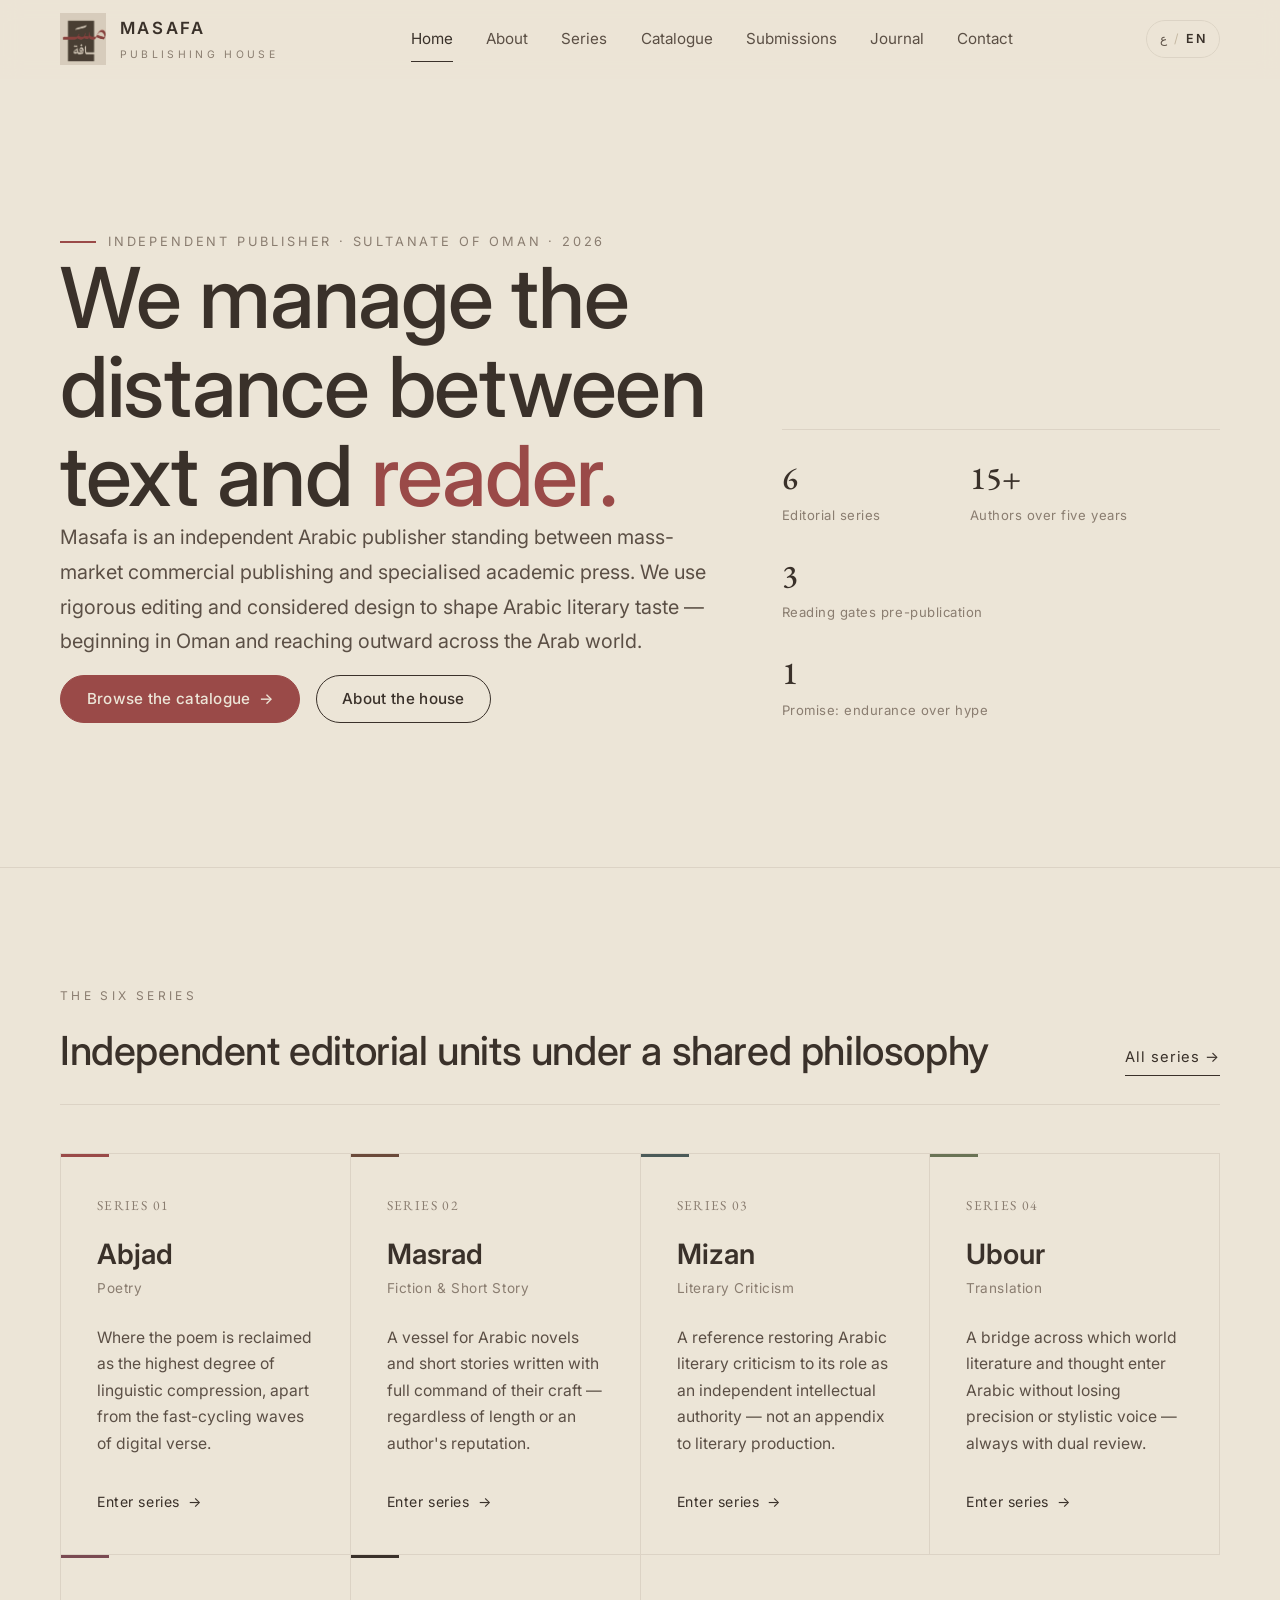
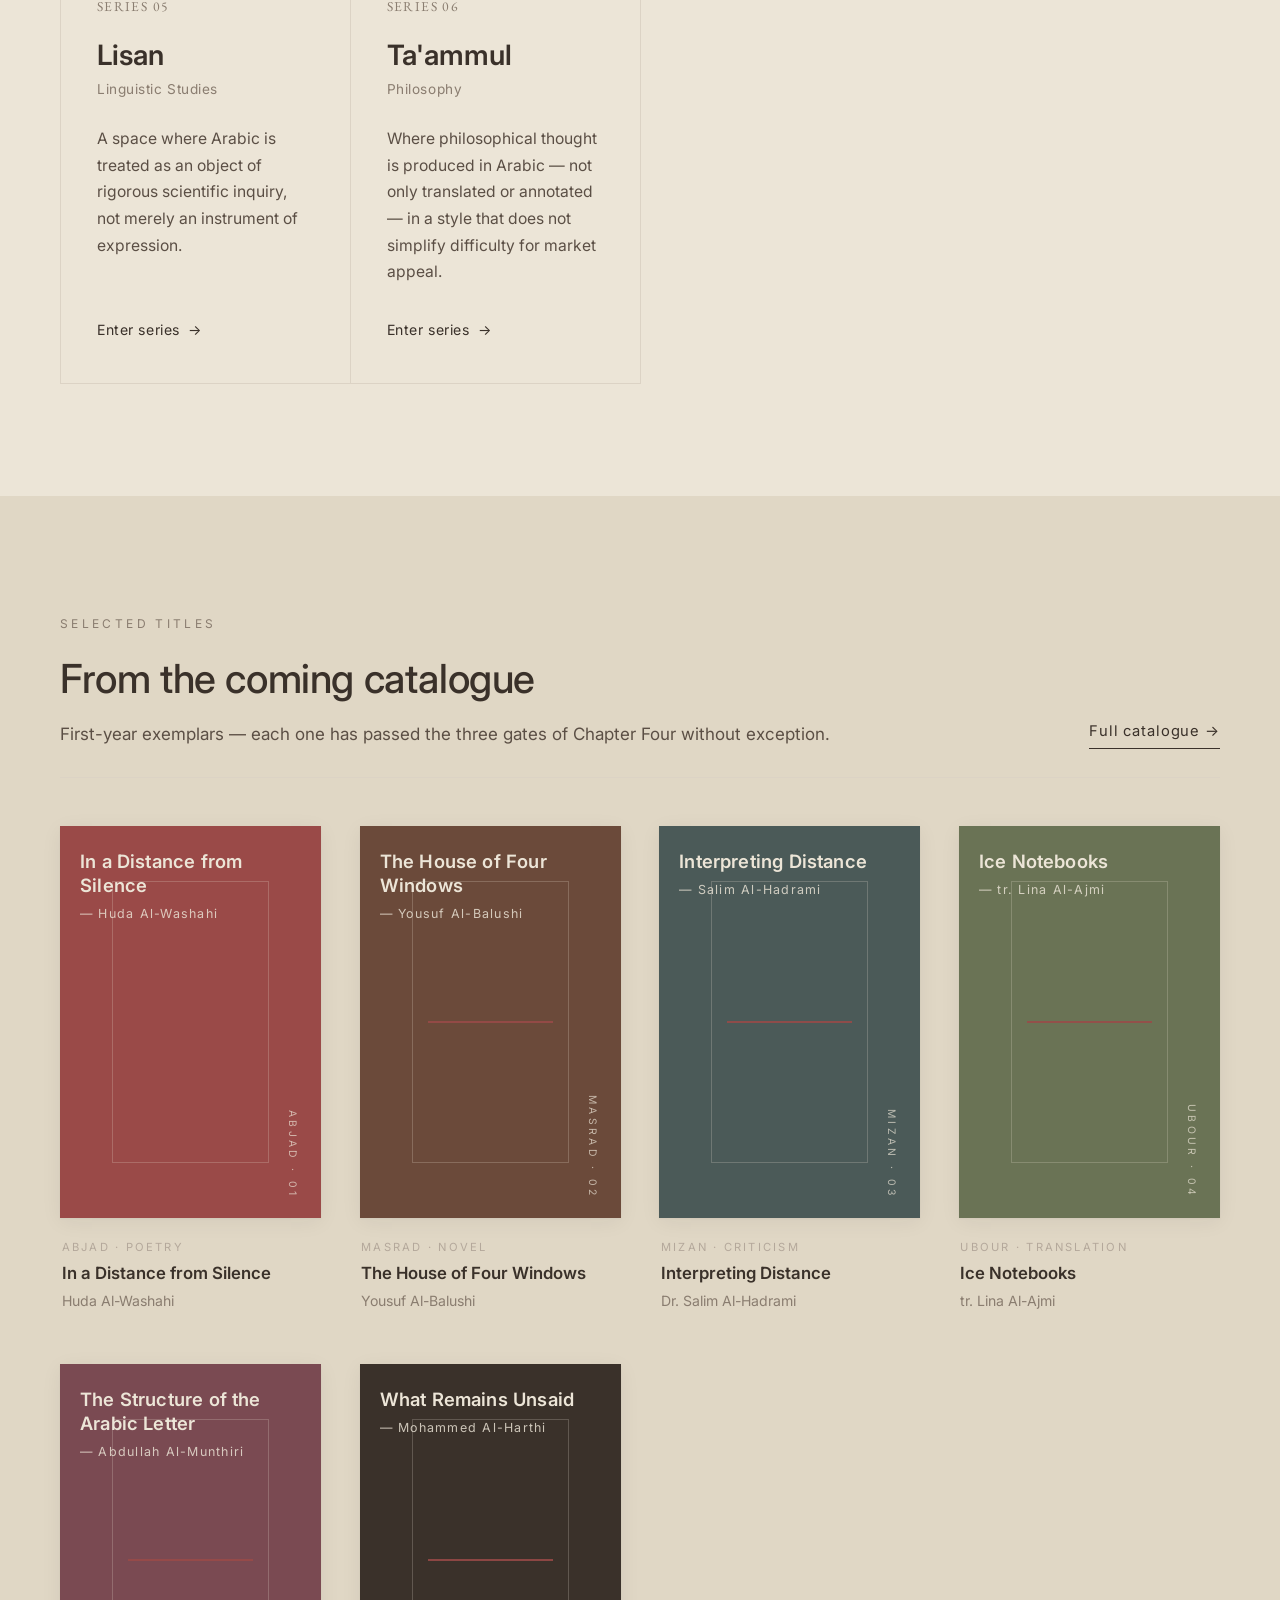
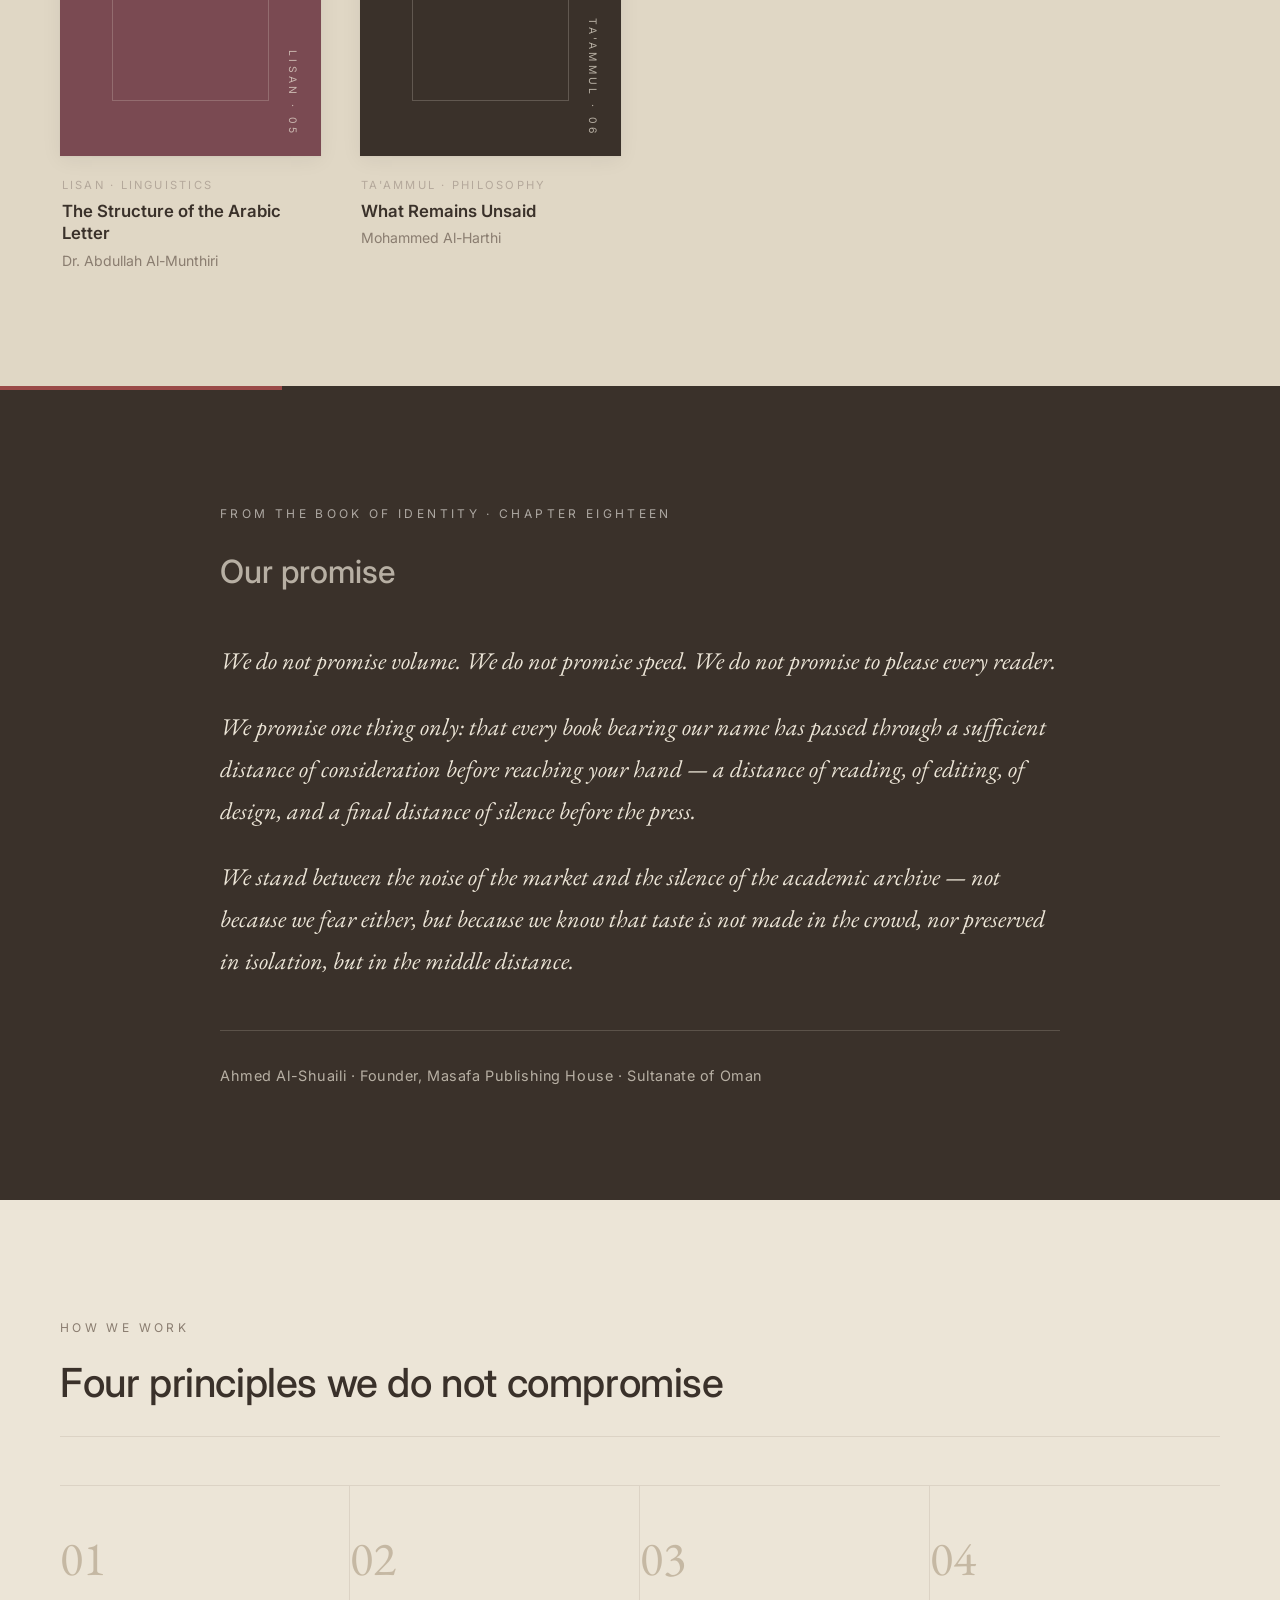
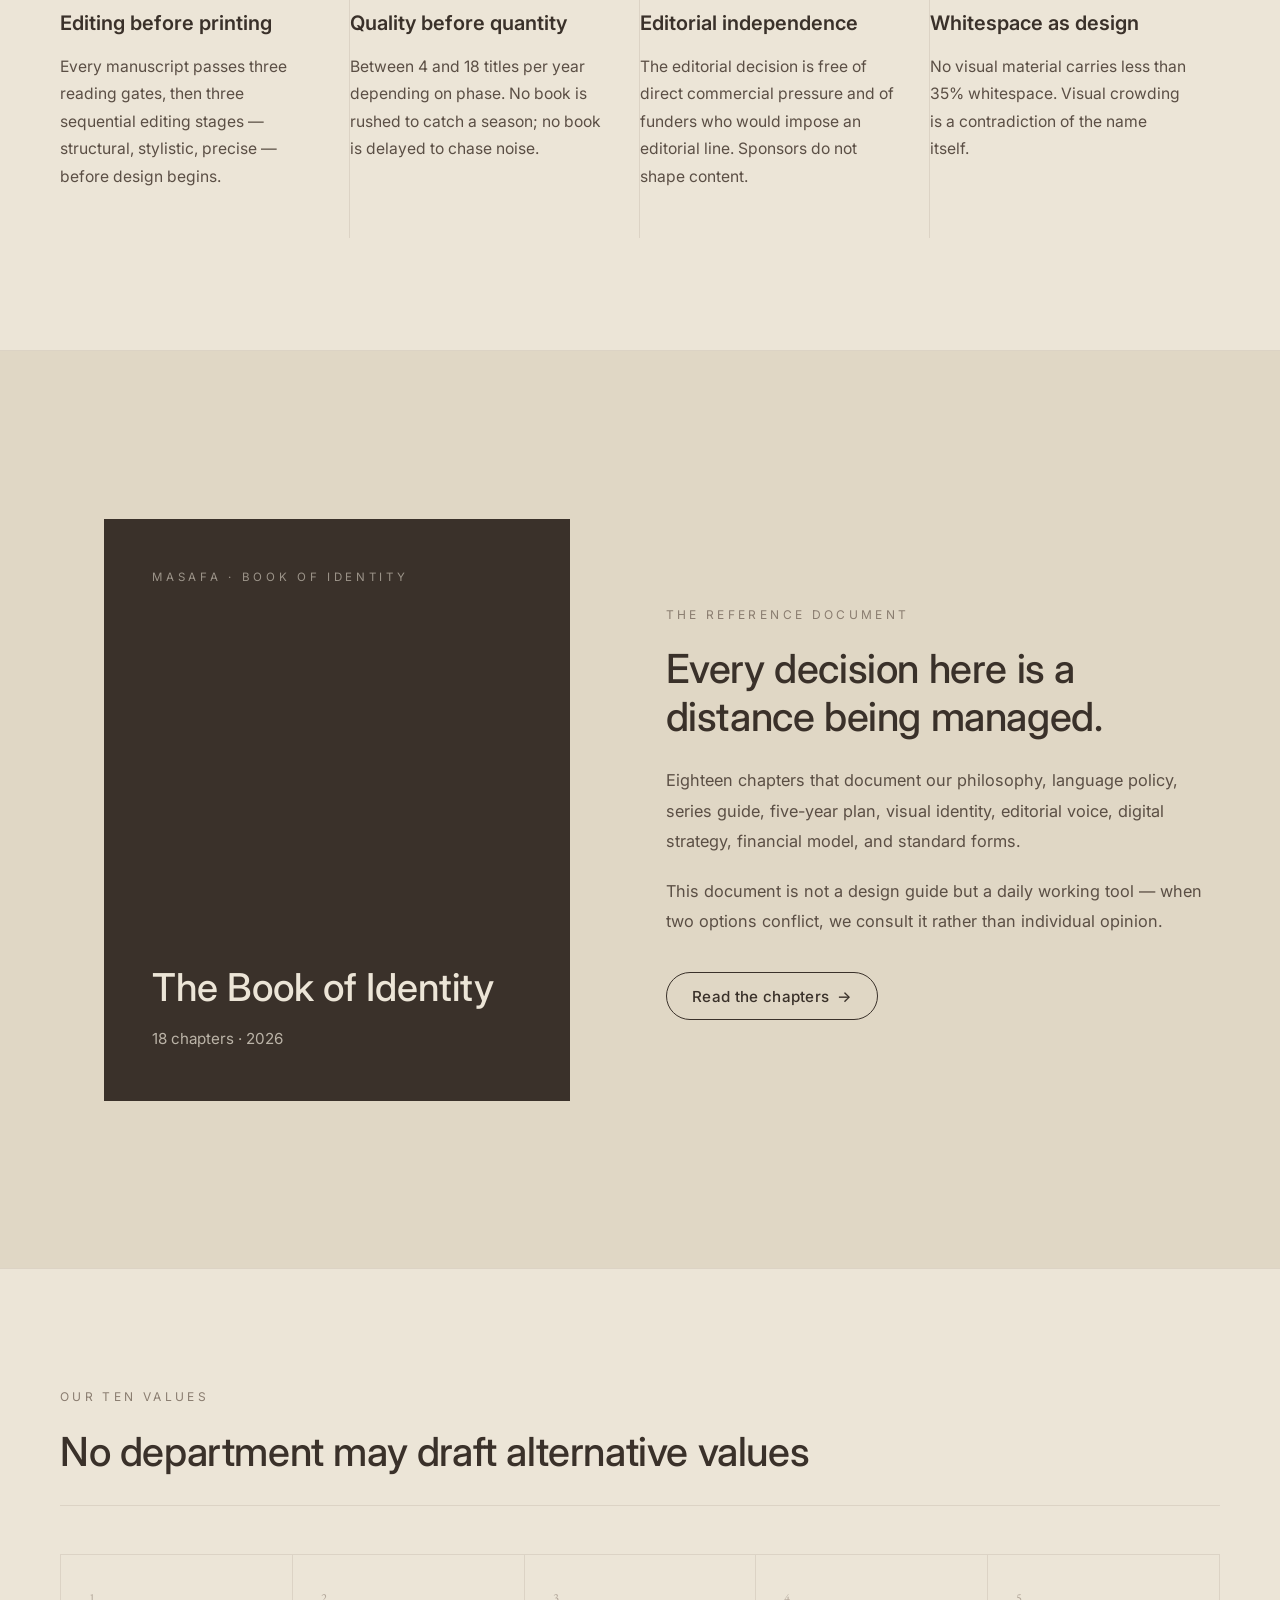
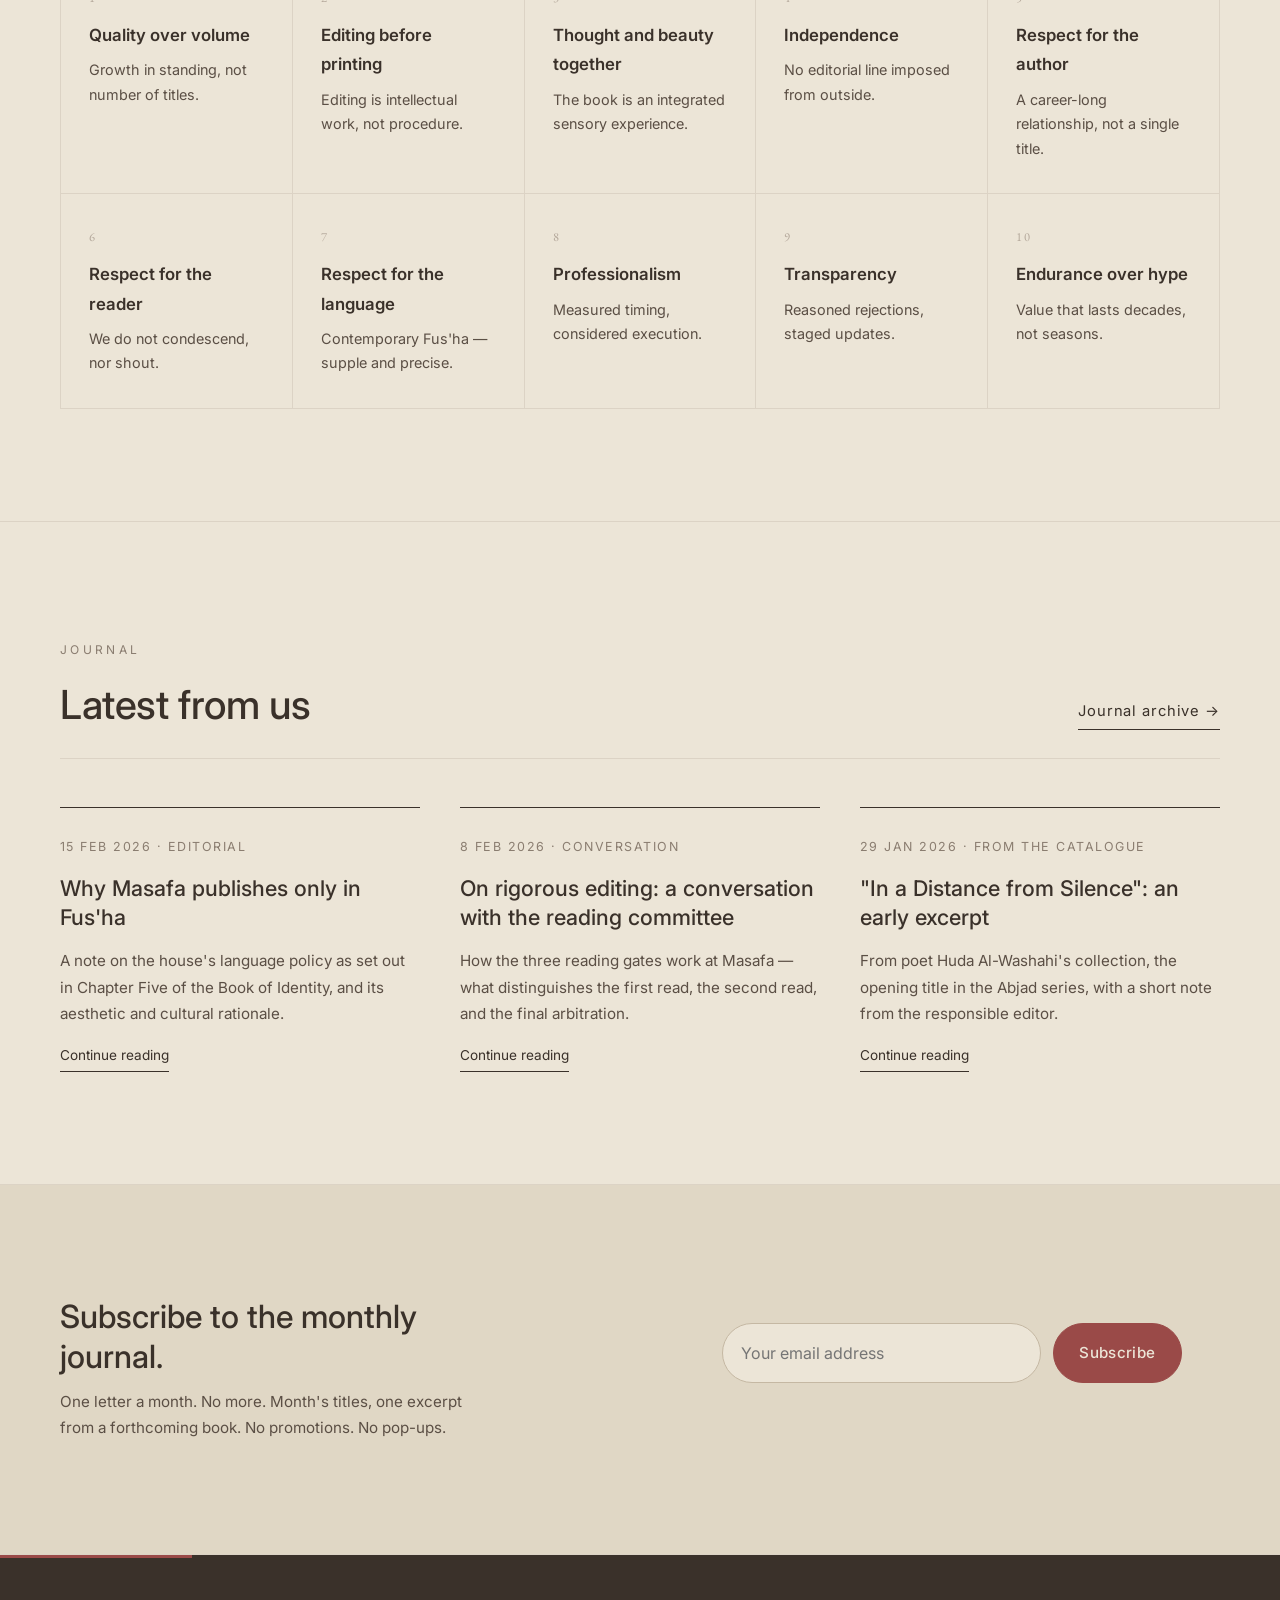
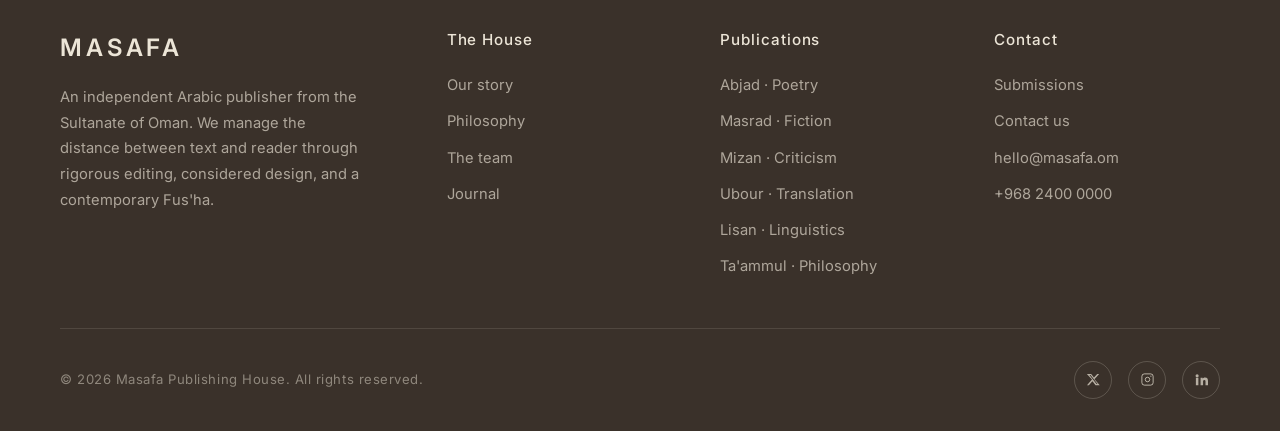
==== en/index.html @ e97853df "Add Masafa Publishing House bilingual static site Ship a 14-page static site (7 Arabic + 7 English) " ====
<!DOCTYPE html>
<html lang="en" dir="ltr">
<head>
<meta charset="UTF-8">
<meta name="viewport" content="width=device-width, initial-scale=1">
<title>Masafa Publishing House — The Distance Between Text and Reader</title>
<meta name="description" content="Masafa Publishing House — an independent Arabic publisher from the Sultanate of Oman, managing the distance between text and reader through rigorous editing and considered design.">
<link rel="icon" type="image/jpeg" href="../assets/logo-primary.jpg">
<link rel="stylesheet" href="../css/main.css">
</head>
<body>

<header class="site-header">
  <div class="container header-inner">
    <a href="index.html" class="brand" aria-label="Masafa Publishing House">
      <span class="brand-mark" aria-hidden="true"><img src="../assets/logo-primary.jpg" alt="Masafa"></span>
      <span>
        <span class="brand-name" style="letter-spacing: .16em;">MASAFA</span>
        <span class="brand-name-en">PUBLISHING HOUSE</span>
      </span>
    </a>

    <nav class="primary-nav">
      <a href="index.html" data-nav="index">Home</a>
      <a href="about.html" data-nav="about">About</a>
      <a href="series.html" data-nav="series">Series</a>
      <a href="catalogue.html" data-nav="catalogue">Catalogue</a>
      <a href="submissions.html" data-nav="submissions">Submissions</a>
      <a href="journal.html" data-nav="journal">Journal</a>
      <a href="contact.html" data-nav="contact">Contact</a>
    </nav>

    <div class="header-utils">
      <a href="../index.html" class="lang-toggle" aria-label="التبديل إلى العربية">
        <span>ع</span>
        <span class="sep">/</span>
        <span class="active">EN</span>
      </a>
      <button class="nav-toggle" aria-label="Open menu" aria-expanded="false"><span class="nav-toggle-bars"></span></button>
    </div>
  </div>
</header>

<section class="hero">
  <div class="container hero-inner">
    <div>
      <span class="hero-eyebrow">Independent Publisher · Sultanate of Oman · 2026</span>
      <h1 class="hero-title">We manage the distance between text and <em>reader.</em></h1>
      <p class="hero-lede" data-reveal>
        Masafa is an independent Arabic publisher standing between mass-market commercial publishing and specialised academic press. We use rigorous editing and considered design to shape Arabic literary taste — beginning in Oman and reaching outward across the Arab world.
      </p>
      <div class="hero-actions">
        <a href="catalogue.html" class="btn btn-primary">Browse the catalogue <span class="arrow">→</span></a>
        <a href="about.html" class="btn btn-ghost">About the house</a>
      </div>
    </div>
    <div class="hero-meta" data-reveal>
      <div class="hero-meta-item"><span class="num">6</span><span class="label">Editorial series</span></div>
      <div class="hero-meta-item"><span class="num">15+</span><span class="label">Authors over five years</span></div>
      <div class="hero-meta-item"><span class="num">3</span><span class="label">Reading gates pre-publication</span></div>
      <div class="hero-meta-item"><span class="num">1</span><span class="label">Promise: endurance over hype</span></div>
    </div>
  </div>
</section>

<section id="series">
  <div class="container">
    <header class="section-head" data-reveal>
      <div>
        <span class="eyebrow">The Six Series</span>
        <h2 class="section-title">Independent editorial units under a shared philosophy</h2>
      </div>
      <a href="series.html" class="btn-link">All series →</a>
    </header>

    <div class="series-grid">
      <a href="series.html#abjad" class="series-card" data-series="abjad" data-reveal>
        <span class="series-card-num">SERIES 01</span>
        <h3 class="series-card-title">Abjad</h3>
        <span class="series-card-kind">Poetry</span>
        <p class="series-card-desc">Where the poem is reclaimed as the highest degree of linguistic compression, apart from the fast-cycling waves of digital verse.</p>
        <span class="series-card-cta">Enter series <span class="arrow">→</span></span>
      </a>
      <a href="series.html#masrad" class="series-card" data-series="masrad" data-reveal>
        <span class="series-card-num">SERIES 02</span>
        <h3 class="series-card-title">Masrad</h3>
        <span class="series-card-kind">Fiction &amp; Short Story</span>
        <p class="series-card-desc">A vessel for Arabic novels and short stories written with full command of their craft — regardless of length or an author's reputation.</p>
        <span class="series-card-cta">Enter series <span class="arrow">→</span></span>
      </a>
      <a href="series.html#mizan" class="series-card" data-series="mizan" data-reveal>
        <span class="series-card-num">SERIES 03</span>
        <h3 class="series-card-title">Mizan</h3>
        <span class="series-card-kind">Literary Criticism</span>
        <p class="series-card-desc">A reference restoring Arabic literary criticism to its role as an independent intellectual authority — not an appendix to literary production.</p>
        <span class="series-card-cta">Enter series <span class="arrow">→</span></span>
      </a>
      <a href="series.html#ubour" class="series-card" data-series="ubour" data-reveal>
        <span class="series-card-num">SERIES 04</span>
        <h3 class="series-card-title">Ubour</h3>
        <span class="series-card-kind">Translation</span>
        <p class="series-card-desc">A bridge across which world literature and thought enter Arabic without losing precision or stylistic voice — always with dual review.</p>
        <span class="series-card-cta">Enter series <span class="arrow">→</span></span>
      </a>
      <a href="series.html#lisan" class="series-card" data-series="lisan" data-reveal>
        <span class="series-card-num">SERIES 05</span>
        <h3 class="series-card-title">Lisan</h3>
        <span class="series-card-kind">Linguistic Studies</span>
        <p class="series-card-desc">A space where Arabic is treated as an object of rigorous scientific inquiry, not merely an instrument of expression.</p>
        <span class="series-card-cta">Enter series <span class="arrow">→</span></span>
      </a>
      <a href="series.html#taammul" class="series-card" data-series="taammul" data-reveal>
        <span class="series-card-num">SERIES 06</span>
        <h3 class="series-card-title">Ta'ammul</h3>
        <span class="series-card-kind">Philosophy</span>
        <p class="series-card-desc">Where philosophical thought is produced in Arabic — not only translated or annotated — in a style that does not simplify difficulty for market appeal.</p>
        <span class="series-card-cta">Enter series <span class="arrow">→</span></span>
      </a>
    </div>
  </div>
</section>

<section style="background: var(--surface-alt);">
  <div class="container">
    <header class="section-head" data-reveal>
      <div>
        <span class="eyebrow">Selected Titles</span>
        <h2 class="section-title">From the coming catalogue</h2>
        <p class="section-lede">First-year exemplars — each one has passed the three gates of Chapter Four without exception.</p>
      </div>
      <a href="catalogue.html" class="btn-link">Full catalogue →</a>
    </header>

    <div class="book-grid" data-reveal>
      <article class="book" data-series="abjad">
        <div class="book-cover"><div class="book-cover-inner"><div><h3 class="book-cover-title">In a Distance from Silence</h3><span class="book-cover-author">— Huda Al-Washahi</span></div><span class="book-cover-series">ABJAD · 01</span></div></div>
        <div class="book-meta"><span class="book-series-tag">Abjad · Poetry</span><h3 class="book-title">In a Distance from Silence</h3><span class="book-author">Huda Al-Washahi</span></div>
      </article>
      <article class="book" data-series="masrad">
        <div class="book-cover"><div class="book-cover-inner"><div><h3 class="book-cover-title">The House of Four Windows</h3><span class="book-cover-author">— Yousuf Al-Balushi</span></div><span class="book-cover-series">MASRAD · 02</span></div></div>
        <div class="book-meta"><span class="book-series-tag">Masrad · Novel</span><h3 class="book-title">The House of Four Windows</h3><span class="book-author">Yousuf Al-Balushi</span></div>
      </article>
      <article class="book" data-series="mizan">
        <div class="book-cover"><div class="book-cover-inner"><div><h3 class="book-cover-title">Interpreting Distance</h3><span class="book-cover-author">— Salim Al-Hadrami</span></div><span class="book-cover-series">MIZAN · 03</span></div></div>
        <div class="book-meta"><span class="book-series-tag">Mizan · Criticism</span><h3 class="book-title">Interpreting Distance</h3><span class="book-author">Dr. Salim Al-Hadrami</span></div>
      </article>
      <article class="book" data-series="ubour">
        <div class="book-cover"><div class="book-cover-inner"><div><h3 class="book-cover-title">Ice Notebooks</h3><span class="book-cover-author">— tr. Lina Al-Ajmi</span></div><span class="book-cover-series">UBOUR · 04</span></div></div>
        <div class="book-meta"><span class="book-series-tag">Ubour · Translation</span><h3 class="book-title">Ice Notebooks</h3><span class="book-author">tr. Lina Al-Ajmi</span></div>
      </article>
      <article class="book" data-series="lisan">
        <div class="book-cover"><div class="book-cover-inner"><div><h3 class="book-cover-title">The Structure of the Arabic Letter</h3><span class="book-cover-author">— Abdullah Al-Munthiri</span></div><span class="book-cover-series">LISAN · 05</span></div></div>
        <div class="book-meta"><span class="book-series-tag">Lisan · Linguistics</span><h3 class="book-title">The Structure of the Arabic Letter</h3><span class="book-author">Dr. Abdullah Al-Munthiri</span></div>
      </article>
      <article class="book" data-series="taammul">
        <div class="book-cover"><div class="book-cover-inner"><div><h3 class="book-cover-title">What Remains Unsaid</h3><span class="book-cover-author">— Mohammed Al-Harthi</span></div><span class="book-cover-series">TA'AMMUL · 06</span></div></div>
        <div class="book-meta"><span class="book-series-tag">Ta'ammul · Philosophy</span><h3 class="book-title">What Remains Unsaid</h3><span class="book-author">Mohammed Al-Harthi</span></div>
      </article>
    </div>
  </div>
</section>

<section class="manifesto">
  <div class="container" data-reveal>
    <span class="eyebrow" style="color: rgba(250, 247, 241, .6);">From the Book of Identity · Chapter Eighteen</span>
    <h2 class="manifesto-title">Our promise</h2>
    <div class="manifesto-body">
      <p>We do not promise volume. We do not promise speed. We do not promise to please every reader.</p>
      <p>We promise one thing only: that every book bearing our name has passed through a sufficient distance of consideration before reaching your hand — a distance of reading, of editing, of design, and a final distance of silence before the press.</p>
      <p>We stand between the noise of the market and the silence of the academic archive — not because we fear either, but because we know that taste is not made in the crowd, nor preserved in isolation, but in the middle distance.</p>
    </div>
    <div class="manifesto-sig">Ahmed Al-Shuaili · Founder, Masafa Publishing House · Sultanate of Oman</div>
  </div>
</section>

<section>
  <div class="container">
    <header class="section-head" data-reveal>
      <div>
        <span class="eyebrow">How We Work</span>
        <h2 class="section-title">Four principles we do not compromise</h2>
      </div>
    </header>

    <div class="pillars">
      <div class="pillar" data-reveal>
        <div class="pillar-num">01</div>
        <h3 class="pillar-title">Editing before printing</h3>
        <p class="pillar-body">Every manuscript passes three reading gates, then three sequential editing stages — structural, stylistic, precise — before design begins.</p>
      </div>
      <div class="pillar" data-reveal>
        <div class="pillar-num">02</div>
        <h3 class="pillar-title">Quality before quantity</h3>
        <p class="pillar-body">Between 4 and 18 titles per year depending on phase. No book is rushed to catch a season; no book is delayed to chase noise.</p>
      </div>
      <div class="pillar" data-reveal>
        <div class="pillar-num">03</div>
        <h3 class="pillar-title">Editorial independence</h3>
        <p class="pillar-body">The editorial decision is free of direct commercial pressure and of funders who would impose an editorial line. Sponsors do not shape content.</p>
      </div>
      <div class="pillar" data-reveal>
        <div class="pillar-num">04</div>
        <h3 class="pillar-title">Whitespace as design</h3>
        <p class="pillar-body">No visual material carries less than 35% whitespace. Visual crowding is a contradiction of the name itself.</p>
      </div>
    </div>
  </div>
</section>

<section style="background: var(--surface-alt); border-block: 1px solid var(--line);">
  <div class="container">
    <div class="feature-split" data-reveal>
      <div class="feature-split-media">
        <div class="plate">
          <span class="plate-mark">MASAFA · BOOK OF IDENTITY</span>
          <div>
            <h3 class="plate-title">The Book of Identity</h3>
            <p style="opacity:.72; margin-top:1rem; font-size:.95rem;">18 chapters · 2026</p>
          </div>
        </div>
      </div>
      <div class="feature-split-body">
        <span class="eyebrow">The Reference Document</span>
        <h2>Every decision here is a distance being managed.</h2>
        <p>Eighteen chapters that document our philosophy, language policy, series guide, five-year plan, visual identity, editorial voice, digital strategy, financial model, and standard forms.</p>
        <p>This document is not a design guide but a daily working tool — when two options conflict, we consult it rather than individual opinion.</p>
        <a href="about.html" class="btn btn-ghost">Read the chapters <span class="arrow">→</span></a>
      </div>
    </div>
  </div>
</section>

<section>
  <div class="container">
    <header class="section-head" data-reveal>
      <div>
        <span class="eyebrow">Our Ten Values</span>
        <h2 class="section-title">No department may draft alternative values</h2>
      </div>
    </header>

    <div class="values-grid" data-reveal>
      <div class="value"><span class="value-num">1</span><h3 class="value-title">Quality over volume</h3><p class="value-desc">Growth in standing, not number of titles.</p></div>
      <div class="value"><span class="value-num">2</span><h3 class="value-title">Editing before printing</h3><p class="value-desc">Editing is intellectual work, not procedure.</p></div>
      <div class="value"><span class="value-num">3</span><h3 class="value-title">Thought and beauty together</h3><p class="value-desc">The book is an integrated sensory experience.</p></div>
      <div class="value"><span class="value-num">4</span><h3 class="value-title">Independence</h3><p class="value-desc">No editorial line imposed from outside.</p></div>
      <div class="value"><span class="value-num">5</span><h3 class="value-title">Respect for the author</h3><p class="value-desc">A career-long relationship, not a single title.</p></div>
      <div class="value"><span class="value-num">6</span><h3 class="value-title">Respect for the reader</h3><p class="value-desc">We do not condescend, nor shout.</p></div>
      <div class="value"><span class="value-num">7</span><h3 class="value-title">Respect for the language</h3><p class="value-desc">Contemporary Fus'ha — supple and precise.</p></div>
      <div class="value"><span class="value-num">8</span><h3 class="value-title">Professionalism</h3><p class="value-desc">Measured timing, considered execution.</p></div>
      <div class="value"><span class="value-num">9</span><h3 class="value-title">Transparency</h3><p class="value-desc">Reasoned rejections, staged updates.</p></div>
      <div class="value"><span class="value-num">10</span><h3 class="value-title">Endurance over hype</h3><p class="value-desc">Value that lasts decades, not seasons.</p></div>
    </div>
  </div>
</section>

<section style="border-top: 1px solid var(--line);">
  <div class="container">
    <header class="section-head" data-reveal>
      <div>
        <span class="eyebrow">Journal</span>
        <h2 class="section-title">Latest from us</h2>
      </div>
      <a href="journal.html" class="btn-link">Journal archive →</a>
    </header>

    <div class="journal-grid">
      <article class="journal-item" data-reveal>
        <span class="journal-date">15 Feb 2026 · <span class="journal-kind">Editorial</span></span>
        <h3 class="journal-title">Why Masafa publishes only in Fus'ha</h3>
        <p class="journal-excerpt">A note on the house's language policy as set out in Chapter Five of the Book of Identity, and its aesthetic and cultural rationale.</p>
        <a class="readmore" href="journal.html">Continue reading</a>
      </article>
      <article class="journal-item" data-reveal>
        <span class="journal-date">8 Feb 2026 · <span class="journal-kind">Conversation</span></span>
        <h3 class="journal-title">On rigorous editing: a conversation with the reading committee</h3>
        <p class="journal-excerpt">How the three reading gates work at Masafa — what distinguishes the first read, the second read, and the final arbitration.</p>
        <a class="readmore" href="journal.html">Continue reading</a>
      </article>
      <article class="journal-item" data-reveal>
        <span class="journal-date">29 Jan 2026 · <span class="journal-kind">From the Catalogue</span></span>
        <h3 class="journal-title">"In a Distance from Silence": an early excerpt</h3>
        <p class="journal-excerpt">From poet Huda Al-Washahi's collection, the opening title in the Abjad series, with a short note from the responsible editor.</p>
        <a class="readmore" href="journal.html">Continue reading</a>
      </article>
    </div>
  </div>
</section>

<section class="newsletter">
  <div class="container">
    <div class="newsletter-inner" data-reveal>
      <div>
        <h2 class="newsletter-title">Subscribe to the monthly journal.</h2>
        <p class="newsletter-note">One letter a month. No more. Month's titles, one excerpt from a forthcoming book. No promotions. No pop-ups.</p>
      </div>
      <div>
        <form class="newsletter-form" autocomplete="off" novalidate>
          <input type="email" name="email" placeholder="Your email address" aria-label="Email" required>
          <button type="submit" class="btn btn-primary">Subscribe</button>
        </form>
        <p class="newsletter-msg" aria-live="polite"></p>
      </div>
    </div>
  </div>
</section>

<footer class="site-footer">
  <div class="container">
    <div class="footer-grid">
      <div class="footer-brand">
        <h3 style="letter-spacing: .16em;">MASAFA</h3>
        <p>An independent Arabic publisher from the Sultanate of Oman. We manage the distance between text and reader through rigorous editing, considered design, and a contemporary Fus'ha.</p>
      </div>
      <div class="footer-col"><h4>The House</h4><ul><li><a href="about.html">Our story</a></li><li><a href="about.html#philosophy">Philosophy</a></li><li><a href="about.html#team">The team</a></li><li><a href="journal.html">Journal</a></li></ul></div>
      <div class="footer-col"><h4>Publications</h4><ul><li><a href="series.html#abjad">Abjad · Poetry</a></li><li><a href="series.html#masrad">Masrad · Fiction</a></li><li><a href="series.html#mizan">Mizan · Criticism</a></li><li><a href="series.html#ubour">Ubour · Translation</a></li><li><a href="series.html#lisan">Lisan · Linguistics</a></li><li><a href="series.html#taammul">Ta'ammul · Philosophy</a></li></ul></div>
      <div class="footer-col"><h4>Contact</h4><ul><li><a href="submissions.html">Submissions</a></li><li><a href="contact.html">Contact us</a></li><li><a href="mailto:hello@masafa.om">hello@masafa.om</a></li><li><a href="tel:+96824000000">+968 2400 0000</a></li></ul></div>
    </div>
    <div class="footer-bottom">
      <span>© 2026 Masafa Publishing House. All rights reserved.</span>
      <ul class="social-list">
        <li><a href="#" aria-label="X"><svg viewBox="0 0 24 24" fill="currentColor"><path d="M18 3h3l-7.5 8.6L22 21h-6.8l-4.9-6.2L4.6 21H1.6l8-9.2L1.4 3h6.9l4.4 5.7L18 3zm-1.2 16h1.7L7.3 4.9H5.5L16.8 19z"/></svg></a></li>
        <li><a href="#" aria-label="Instagram"><svg viewBox="0 0 24 24" fill="none" stroke="currentColor" stroke-width="1.6"><rect x="3" y="3" width="18" height="18" rx="4"/><circle cx="12" cy="12" r="3.6"/><circle cx="17.4" cy="6.6" r="1" fill="currentColor" stroke="none"/></svg></a></li>
        <li><a href="#" aria-label="LinkedIn"><svg viewBox="0 0 24 24" fill="currentColor"><path d="M4.98 3.5a2.5 2.5 0 1 1 0 5 2.5 2.5 0 0 1 0-5zM3 9h4v12H3zM10 9h3.8v1.7h.06c.53-1 1.83-2.05 3.77-2.05 4.03 0 4.77 2.65 4.77 6.1V21h-4v-5.4c0-1.29-.02-2.94-1.8-2.94-1.8 0-2.07 1.4-2.07 2.85V21h-4V9z"/></svg></a></li>
      </ul>
    </div>
  </div>
</footer>

<script src="../js/main.js"></script>
</body>
</html>
---- css/main.css ----
/* ==========================================================================
   Masafa Publishing House — Design System
   Philosophy: whitespace as a first-class element, calm typography,
   near-black text, off-white surfaces, discreet series accents.
   ========================================================================== */

/* --- Fonts ---------------------------------------------------------------- */
@import url('https://fonts.googleapis.com/css2?family=Amiri:wght@400;700&family=IBM+Plex+Sans+Arabic:wght@300;400;500;600;700&family=EB+Garamond:ital,wght@0,400;0,500;0,600;1,400&family=Inter:wght@300;400;500;600;700&display=swap');

/* --- Reset ---------------------------------------------------------------- */
*,
*::before,
*::after {
  box-sizing: border-box;
  margin: 0;
  padding: 0;
}

html {
  scroll-behavior: smooth;
  -webkit-text-size-adjust: 100%;
}

body {
  min-height: 100vh;
  background: var(--surface);
  color: var(--ink);
  font-family: var(--font-body);
  font-size: 16px;
  line-height: 1.75;
  -webkit-font-smoothing: antialiased;
  -moz-osx-font-smoothing: grayscale;
  text-rendering: optimizeLegibility;
}

img,
svg {
  display: block;
  max-width: 100%;
}

a {
  color: inherit;
  text-decoration: none;
  transition: color .2s ease, opacity .2s ease;
}

button {
  font: inherit;
  color: inherit;
  background: none;
  border: 0;
  cursor: pointer;
}

/* --- Design Tokens -------------------------------------------------------- */
/* Palette derived from the primary logo: deep brown, burgundy, cream. */
:root {
  --ink: #3a312a;          /* deep brown — primary text and rects */
  --ink-soft: #5b4f45;
  --ink-mute: #8a7d70;
  --ink-hint: #b4a89b;
  --line: #dcd3c5;
  --line-strong: #c5b8a3;
  --surface: #ece5d7;      /* cream — page background from logo */
  --surface-alt: #e0d7c5;  /* deeper cream for alt sections */
  --surface-deep: #3a312a; /* dark brown for inverted sections */
  --burgundy: #9a4a48;     /* signature accent from the mark */
  --burgundy-soft: #b56a67;
  --slate: #5b4f45;

  /* Series accents — tuned to sit inside the earthen palette */
  --abjad: #9a4a48;    /* burgundy — poetry (signature accent) */
  --masrad: #6b4a3a;   /* burnt sienna — fiction */
  --mizan: #4b5a58;    /* dusty slate — criticism */
  --ubour: #6a7355;    /* olive — translation */
  --lisan: #7a4a52;    /* rose-brown — linguistics */
  --taammul: #3a312a;  /* deep brown — philosophy */

  --font-arabic: "IBM Plex Sans Arabic", "SF Arabic", "Geeza Pro", "Al Bayan", sans-serif;
  --font-arabic-serif: "Amiri", "SF Arabic", "Geeza Pro", serif;
  --font-latin: "Inter", "Helvetica Neue", Arial, sans-serif;
  --font-latin-serif: "EB Garamond", Georgia, serif;

  --font-body: var(--font-arabic);
  --font-display: var(--font-arabic);
  --font-serif: var(--font-arabic-serif);

  --measure-narrow: 62ch;
  --measure: 72ch;
  --gutter: clamp(1.25rem, 4vw, 2.5rem);
  --container: 1240px;

  --radius: 2px;
  --shadow-soft: 0 1px 2px rgba(26, 26, 26, .04), 0 4px 20px rgba(26, 26, 26, .06);
  --shadow-lift: 0 10px 40px rgba(26, 26, 26, .10);

  --ease: cubic-bezier(.2, .7, .2, 1);
}

html[lang="en"] {
  --font-body: var(--font-latin);
  --font-display: var(--font-latin);
  --font-serif: var(--font-latin-serif);
}

/* --- Layout Primitives ---------------------------------------------------- */
.container {
  width: 100%;
  max-width: var(--container);
  margin-inline: auto;
  padding-inline: var(--gutter);
}

.container-narrow {
  width: 100%;
  max-width: 820px;
  margin-inline: auto;
  padding-inline: var(--gutter);
}

section {
  padding-block: clamp(3.5rem, 9vw, 7rem);
}

.section-tight {
  padding-block: clamp(2.5rem, 6vw, 4.5rem);
}

/* Section eyebrow + heading pattern */
.eyebrow {
  display: inline-block;
  font-size: .75rem;
  letter-spacing: .28em;
  text-transform: uppercase;
  color: var(--ink-mute);
  margin-bottom: 1.25rem;
}

html[lang="ar"] .eyebrow {
  letter-spacing: .12em;
  text-transform: none;
  font-weight: 500;
}

.section-title {
  font-family: var(--font-display);
  font-size: clamp(1.75rem, 3.6vw, 2.5rem);
  font-weight: 500;
  line-height: 1.25;
  letter-spacing: -.01em;
  color: var(--ink);
  max-width: var(--measure);
}

.section-lede {
  margin-top: 1rem;
  color: var(--ink-soft);
  font-size: 1.0625rem;
  max-width: var(--measure);
}

.section-head {
  display: flex;
  flex-wrap: wrap;
  align-items: flex-end;
  justify-content: space-between;
  gap: 1.5rem;
  margin-bottom: 3rem;
  padding-bottom: 1.75rem;
  border-bottom: 1px solid var(--line);
}

/* --- Header --------------------------------------------------------------- */
.site-header {
  position: sticky;
  top: 0;
  z-index: 50;
  background: rgba(236, 229, 215, .93);
  backdrop-filter: saturate(140%) blur(10px);
  -webkit-backdrop-filter: saturate(140%) blur(10px);
  border-bottom: 1px solid transparent;
  transition: border-color .3s ease, background .3s ease;
}

.site-header.is-scrolled {
  border-bottom-color: var(--line);
}

.header-inner {
  display: grid;
  grid-template-columns: auto 1fr auto;
  align-items: center;
  gap: 2rem;
  min-height: 78px;
}

.brand {
  display: inline-flex;
  align-items: center;
  gap: .85rem;
  font-family: var(--font-display);
}

.brand-mark {
  display: inline-flex;
  align-items: center;
  justify-content: center;
  height: 52px;
  width: 46px;
  overflow: hidden;
}

.brand-mark img {
  height: 100%;
  width: auto;
  object-fit: cover;
  object-position: center;
  mix-blend-mode: multiply;
}

.brand-name {
  font-size: 1.25rem;
  font-weight: 600;
  letter-spacing: .12em;
  color: var(--ink);
  font-family: var(--font-arabic);
}

html[lang="en"] .brand-name {
  font-family: var(--font-latin);
  letter-spacing: .18em;
  font-size: 1.05rem;
}

.brand-name-en {
  font-family: var(--font-latin);
  font-size: .65rem;
  letter-spacing: .32em;
  color: var(--ink-mute);
  text-transform: uppercase;
  display: block;
  margin-top: 3px;
}

/* Primary nav */
.primary-nav {
  display: flex;
  align-items: center;
  justify-content: center;
  gap: clamp(1.25rem, 2.6vw, 2.25rem);
}

.primary-nav a {
  font-size: .95rem;
  color: var(--ink-soft);
  position: relative;
  padding-block: .5rem;
}

.primary-nav a::after {
  content: "";
  position: absolute;
  inset-inline: 50%;
  bottom: -2px;
  height: 1px;
  background: var(--ink);
  transition: inset-inline .35s var(--ease);
}

.primary-nav a:hover,
.primary-nav a.is-active {
  color: var(--ink);
}

.primary-nav a:hover::after,
.primary-nav a.is-active::after {
  inset-inline: 0;
}

.header-utils {
  display: inline-flex;
  align-items: center;
  gap: 1rem;
}

.lang-toggle {
  display: inline-flex;
  align-items: center;
  gap: .35rem;
  padding: .45rem .8rem;
  border: 1px solid var(--line);
  border-radius: 100px;
  font-family: var(--font-latin);
  font-size: .78rem;
  letter-spacing: .12em;
  color: var(--ink-soft);
}

.lang-toggle:hover {
  border-color: var(--ink);
  color: var(--ink);
}

.lang-toggle .sep {
  color: var(--line-strong);
}

.lang-toggle .active {
  color: var(--ink);
  font-weight: 600;
}

.nav-toggle {
  display: none;
  width: 42px;
  height: 42px;
  padding: 8px;
}

.nav-toggle-bars {
  position: relative;
  width: 24px;
  height: 2px;
  background: var(--ink);
  display: inline-block;
}

.nav-toggle-bars::before,
.nav-toggle-bars::after {
  content: "";
  position: absolute;
  inset-inline: 0;
  height: 2px;
  background: var(--ink);
}

.nav-toggle-bars::before {
  top: -7px;
}

.nav-toggle-bars::after {
  top: 7px;
}

/* --- Hero ----------------------------------------------------------------- */
.hero {
  padding-block: clamp(5rem, 12vw, 9rem);
  border-bottom: 1px solid var(--line);
  position: relative;
  overflow: hidden;
}

.hero-inner {
  display: grid;
  grid-template-columns: 1fr;
  gap: 3rem;
}

.hero-eyebrow {
  display: inline-flex;
  align-items: center;
  gap: .75rem;
  font-size: .8rem;
  letter-spacing: .22em;
  color: var(--ink-mute);
  text-transform: uppercase;
}

html[lang="ar"] .hero-eyebrow {
  letter-spacing: .1em;
  text-transform: none;
}

.hero-eyebrow::before {
  content: "";
  width: 36px;
  height: 2px;
  background: var(--burgundy);
}

.hero-title {
  font-family: var(--font-display);
  font-size: clamp(2.5rem, 6.8vw, 5.25rem);
  line-height: 1.06;
  font-weight: 500;
  letter-spacing: -.015em;
  color: var(--ink);
  max-width: 18ch;
}

html[lang="ar"] .hero-title {
  line-height: 1.35;
  font-weight: 600;
  max-width: 22ch;
}

.hero-title em {
  font-style: normal;
  color: var(--burgundy);
}

.hero-lede {
  font-size: clamp(1.05rem, 1.55vw, 1.25rem);
  color: var(--ink-soft);
  max-width: var(--measure);
  line-height: 1.75;
}

.hero-actions {
  display: inline-flex;
  flex-wrap: wrap;
  gap: 1rem;
  align-items: center;
  margin-top: 1rem;
}

.hero-meta {
  display: flex;
  flex-wrap: wrap;
  align-items: center;
  gap: 2rem 3rem;
  margin-top: 3rem;
  padding-top: 2rem;
  border-top: 1px solid var(--line);
}

.hero-meta-item {
  min-width: 140px;
}

.hero-meta-item .num {
  display: block;
  font-family: var(--font-latin-serif);
  font-size: 2rem;
  font-weight: 500;
  color: var(--ink);
  line-height: 1;
  margin-bottom: .35rem;
}

.hero-meta-item .label {
  font-size: .82rem;
  color: var(--ink-mute);
  letter-spacing: .04em;
}

/* --- Buttons -------------------------------------------------------------- */
.btn {
  display: inline-flex;
  align-items: center;
  justify-content: center;
  gap: .5rem;
  padding: .95rem 1.6rem;
  border-radius: 100px;
  font-size: .95rem;
  font-weight: 500;
  letter-spacing: .02em;
  border: 1px solid transparent;
  transition: background .25s ease, color .25s ease, border-color .25s ease, transform .25s ease;
  cursor: pointer;
  line-height: 1;
}

.btn-primary {
  background: var(--burgundy);
  color: var(--surface);
  border-color: var(--burgundy);
}

.btn-primary:hover {
  background: transparent;
  color: var(--burgundy);
}

.btn-ghost {
  background: transparent;
  color: var(--ink);
  border-color: var(--ink);
}

.btn-ghost:hover {
  background: var(--ink);
  color: var(--surface);
}

.btn-link {
  padding: 0;
  border-radius: 0;
  border: 0;
  background: transparent;
  color: var(--ink);
  font-size: .92rem;
  letter-spacing: .06em;
  padding-bottom: 4px;
  border-bottom: 1px solid var(--ink);
}

.btn-link:hover {
  color: var(--ink-mute);
  border-color: var(--ink-mute);
}

.btn .arrow {
  display: inline-block;
  transition: transform .3s var(--ease);
}

html[dir="rtl"] .btn .arrow {
  transform: scaleX(-1);
}

.btn:hover .arrow {
  transform: translateX(4px);
}

html[dir="rtl"] .btn:hover .arrow {
  transform: translateX(-4px) scaleX(-1);
}

/* --- Series Grid ---------------------------------------------------------- */
.series-grid {
  display: grid;
  grid-template-columns: repeat(auto-fit, minmax(280px, 1fr));
  gap: 0;
  border-top: 1px solid var(--line);
  border-inline-start: 1px solid var(--line);
}

.series-card {
  padding: 2.5rem 2.25rem;
  border-inline-end: 1px solid var(--line);
  border-bottom: 1px solid var(--line);
  background: var(--surface);
  transition: background .35s ease;
  position: relative;
  display: flex;
  flex-direction: column;
  min-height: 340px;
}

.series-card::before {
  content: "";
  position: absolute;
  inset-inline-start: 0;
  top: 0;
  height: 3px;
  width: 48px;
  background: var(--accent, var(--ink));
  transition: width .4s var(--ease);
}

.series-card:hover {
  background: var(--surface-alt);
}

.series-card:hover::before {
  width: 100%;
}

.series-card[data-series="abjad"] { --accent: var(--abjad); }
.series-card[data-series="masrad"] { --accent: var(--masrad); }
.series-card[data-series="mizan"] { --accent: var(--mizan); }
.series-card[data-series="ubour"] { --accent: var(--ubour); }
.series-card[data-series="lisan"] { --accent: var(--lisan); }
.series-card[data-series="taammul"] { --accent: var(--taammul); }

.series-card-num {
  font-family: var(--font-latin-serif);
  font-size: .85rem;
  letter-spacing: .1em;
  color: var(--ink-mute);
  margin-bottom: 1.25rem;
}

.series-card-title {
  font-family: var(--font-display);
  font-size: 1.75rem;
  font-weight: 600;
  color: var(--ink);
  margin-bottom: .35rem;
  line-height: 1.2;
}

.series-card-kind {
  font-size: .85rem;
  color: var(--ink-mute);
  letter-spacing: .04em;
  margin-bottom: 1.5rem;
}

.series-card-desc {
  color: var(--ink-soft);
  font-size: .98rem;
  line-height: 1.7;
  margin-bottom: auto;
}

.series-card-cta {
  display: inline-flex;
  align-items: center;
  gap: .5rem;
  margin-top: 2rem;
  font-size: .88rem;
  color: var(--ink);
  letter-spacing: .04em;
}

.series-card-cta .arrow {
  transition: transform .3s var(--ease);
}

html[dir="rtl"] .series-card-cta .arrow {
  transform: scaleX(-1);
}

.series-card:hover .series-card-cta .arrow {
  transform: translateX(4px);
}

html[dir="rtl"] .series-card:hover .series-card-cta .arrow {
  transform: translateX(-4px) scaleX(-1);
}

/* --- Book Grid ------------------------------------------------------------ */
.book-grid {
  display: grid;
  grid-template-columns: repeat(auto-fill, minmax(220px, 1fr));
  gap: clamp(2rem, 4vw, 3.5rem) clamp(1.5rem, 3vw, 2.5rem);
}

.book {
  display: flex;
  flex-direction: column;
  gap: 1rem;
  cursor: pointer;
}

.book-cover {
  aspect-ratio: 2/3;
  background: var(--surface-alt);
  overflow: hidden;
  position: relative;
  box-shadow: var(--shadow-soft);
  transition: transform .45s var(--ease), box-shadow .45s var(--ease);
}

.book:hover .book-cover {
  transform: translateY(-6px);
  box-shadow: var(--shadow-lift);
}

.book-cover-inner {
  position: absolute;
  inset: 0;
  padding: 1.5rem 1.25rem;
  display: flex;
  flex-direction: column;
  justify-content: space-between;
  color: var(--surface);
  background: var(--cover-bg, #3a312a);
  overflow: hidden;
}

/* Inner plate — echoes the logo's rectangle-within-rectangle mark */
.book-cover-inner::before {
  content: "";
  position: absolute;
  inset: 14% 20%;
  border: 1px solid currentColor;
  opacity: .22;
  pointer-events: none;
}

.book-cover-inner::after {
  content: "";
  position: absolute;
  inset-inline: 26%;
  top: 50%;
  height: 2px;
  background: var(--burgundy);
  opacity: .85;
  transform: translateY(-1px);
}

.book-cover-title {
  font-family: var(--font-display);
  font-weight: 600;
  font-size: 1.15rem;
  line-height: 1.3;
  letter-spacing: .01em;
}

.book-cover-author {
  font-size: .78rem;
  letter-spacing: .1em;
  opacity: .82;
}

.book-cover-series {
  font-family: var(--font-latin);
  font-size: .65rem;
  letter-spacing: .32em;
  text-transform: uppercase;
  opacity: .7;
  align-self: flex-end;
  writing-mode: vertical-rl;
  position: absolute;
  bottom: 1.25rem;
  inset-inline-end: 1.25rem;
}

.book[data-series="abjad"] .book-cover-inner { --cover-bg: var(--abjad); }
.book[data-series="masrad"] .book-cover-inner { --cover-bg: var(--masrad); }
.book[data-series="mizan"] .book-cover-inner { --cover-bg: var(--mizan); }
.book[data-series="ubour"] .book-cover-inner { --cover-bg: var(--ubour); }
.book[data-series="lisan"] .book-cover-inner { --cover-bg: var(--lisan); }
.book[data-series="taammul"] .book-cover-inner { --cover-bg: var(--taammul); }

.book-meta {
  display: flex;
  flex-direction: column;
  gap: .25rem;
  padding-inline: .1rem;
}

.book-title {
  font-family: var(--font-display);
  font-size: 1.05rem;
  font-weight: 600;
  color: var(--ink);
  line-height: 1.35;
}

.book-author {
  color: var(--ink-mute);
  font-size: .88rem;
}

.book-series-tag {
  font-family: var(--font-latin);
  font-size: .7rem;
  color: var(--ink-hint);
  letter-spacing: .2em;
  text-transform: uppercase;
  margin-top: .25rem;
}

/* --- Manifesto Block ------------------------------------------------------ */
.manifesto {
  background: var(--surface-deep);
  color: var(--surface);
  position: relative;
}

.manifesto::before {
  content: "";
  position: absolute;
  inset-inline-start: 0;
  top: 0;
  height: 4px;
  width: 100%;
  background: linear-gradient(90deg, var(--burgundy) 0 22%, transparent 22%);
}

.manifesto .container {
  max-width: 920px;
}

.manifesto-title {
  font-family: var(--font-display);
  font-size: clamp(1.5rem, 3vw, 2rem);
  font-weight: 500;
  color: var(--surface);
  margin-bottom: 2.5rem;
  opacity: .7;
}

.manifesto-body {
  font-size: clamp(1.15rem, 2vw, 1.5rem);
  line-height: 1.85;
  color: var(--surface);
  font-family: var(--font-serif);
}

html[lang="en"] .manifesto-body {
  font-style: italic;
  line-height: 1.75;
}

.manifesto-body p {
  margin-bottom: 1.5rem;
}

.manifesto-body p:last-child {
  margin-bottom: 0;
}

.manifesto-sig {
  margin-top: 3rem;
  padding-top: 2rem;
  border-top: 1px solid rgba(236, 229, 215, .18);
  color: rgba(236, 229, 215, .7);
  font-size: .9rem;
  letter-spacing: .04em;
}

/* --- Philosophy / Pillars ------------------------------------------------- */
.pillars {
  display: grid;
  grid-template-columns: repeat(auto-fit, minmax(240px, 1fr));
  gap: 0;
  border-top: 1px solid var(--line);
}

.pillar {
  padding: 3rem 2rem 3rem 0;
  border-inline-end: 1px solid var(--line);
  position: relative;
}

html[dir="rtl"] .pillar {
  padding: 3rem 0 3rem 2rem;
}

.pillar:last-child {
  border-inline-end: 0;
}

.pillar-num {
  font-family: var(--font-latin-serif);
  font-size: 3rem;
  font-weight: 400;
  color: var(--line-strong);
  line-height: 1;
  margin-bottom: 1.5rem;
}

.pillar-title {
  font-family: var(--font-display);
  font-size: 1.25rem;
  font-weight: 600;
  color: var(--ink);
  margin-bottom: .75rem;
}

.pillar-body {
  color: var(--ink-soft);
  font-size: .98rem;
  line-height: 1.75;
}

/* --- Two-column feature --------------------------------------------------- */
.feature-split {
  display: grid;
  grid-template-columns: repeat(12, 1fr);
  gap: clamp(2rem, 4vw, 4rem);
  align-items: center;
}

.feature-split-media {
  grid-column: span 6;
  aspect-ratio: 4/5;
  background: var(--surface-alt);
  position: relative;
  overflow: hidden;
}

.feature-split-media .plate {
  position: absolute;
  inset: 8%;
  background: var(--surface-deep);
  color: var(--surface);
  padding: 3rem;
  display: flex;
  flex-direction: column;
  justify-content: space-between;
}

.feature-split-media .plate-title {
  font-family: var(--font-display);
  font-size: clamp(1.75rem, 3vw, 2.5rem);
  font-weight: 500;
  line-height: 1.2;
}

.feature-split-media .plate-mark {
  font-family: var(--font-latin);
  font-size: .72rem;
  letter-spacing: .32em;
  text-transform: uppercase;
  opacity: .55;
}

.feature-split-body {
  grid-column: span 6;
}

.feature-split-body h2 {
  font-family: var(--font-display);
  font-size: clamp(1.75rem, 3.4vw, 2.5rem);
  font-weight: 500;
  line-height: 1.2;
  margin-bottom: 1.5rem;
  letter-spacing: -.01em;
}

.feature-split-body p {
  color: var(--ink-soft);
  margin-bottom: 1.25rem;
  font-size: 1.02rem;
  line-height: 1.85;
  max-width: 55ch;
}

.feature-split-body .btn {
  margin-top: 1rem;
}

/* --- Values Grid ---------------------------------------------------------- */
.values-grid {
  display: grid;
  grid-template-columns: repeat(auto-fit, minmax(220px, 1fr));
  gap: 1px;
  background: var(--line);
  border: 1px solid var(--line);
}

.value {
  background: var(--surface);
  padding: 2rem 1.75rem;
}

.value-num {
  font-family: var(--font-latin-serif);
  font-size: .78rem;
  letter-spacing: .12em;
  color: var(--ink-hint);
  margin-bottom: .75rem;
  display: block;
}

.value-title {
  font-family: var(--font-display);
  font-size: 1.05rem;
  font-weight: 600;
  color: var(--ink);
  margin-bottom: .5rem;
}

.value-desc {
  font-size: .9rem;
  color: var(--ink-soft);
  line-height: 1.7;
}

/* --- News / Journal ------------------------------------------------------- */
.journal-grid {
  display: grid;
  grid-template-columns: repeat(auto-fit, minmax(280px, 1fr));
  gap: 2.5rem;
}

.journal-item {
  display: flex;
  flex-direction: column;
  gap: 1rem;
  padding-top: 1.75rem;
  border-top: 1px solid var(--ink);
}

.journal-date {
  font-family: var(--font-latin);
  font-size: .78rem;
  color: var(--ink-mute);
  letter-spacing: .12em;
  text-transform: uppercase;
}

.journal-kind {
  color: var(--ink-mute);
}

.journal-title {
  font-family: var(--font-display);
  font-size: 1.35rem;
  font-weight: 500;
  color: var(--ink);
  line-height: 1.35;
}

.journal-excerpt {
  color: var(--ink-soft);
  font-size: .95rem;
  line-height: 1.75;
}

.journal-item a.readmore {
  align-self: flex-start;
  font-size: .85rem;
  padding-bottom: 3px;
  border-bottom: 1px solid var(--ink);
  color: var(--ink);
}

/* --- Newsletter ----------------------------------------------------------- */
.newsletter {
  background: var(--surface-alt);
  border-block: 1px solid var(--line);
}

.newsletter-inner {
  display: grid;
  grid-template-columns: 1fr;
  gap: 2rem;
  align-items: center;
}

.newsletter-title {
  font-family: var(--font-display);
  font-size: clamp(1.5rem, 3vw, 2rem);
  font-weight: 500;
  line-height: 1.25;
  max-width: 22ch;
}

.newsletter-note {
  color: var(--ink-soft);
  font-size: .95rem;
  max-width: 42ch;
  margin-top: .75rem;
}

.newsletter-form {
  display: flex;
  gap: .75rem;
  flex-wrap: wrap;
  max-width: 460px;
}

.newsletter-form input {
  flex: 1 1 220px;
  border: 1px solid var(--line-strong);
  background: var(--surface);
  padding: .95rem 1.15rem;
  border-radius: 100px;
  font: inherit;
  color: var(--ink);
  min-width: 0;
  transition: border-color .2s ease;
}

.newsletter-form input:focus {
  outline: 0;
  border-color: var(--ink);
}

.newsletter-form .btn {
  flex: 0 0 auto;
}

.newsletter-msg {
  margin-top: 1rem;
  font-size: .88rem;
  color: var(--ink-soft);
  min-height: 1.2em;
}

/* --- Footer --------------------------------------------------------------- */
.site-footer {
  background: var(--surface-deep);
  color: rgba(236, 229, 215, .78);
  padding-block: 4.5rem 2rem;
  font-size: .92rem;
  position: relative;
}

.site-footer::before {
  content: "";
  position: absolute;
  inset-inline-start: 0;
  top: 0;
  height: 3px;
  width: 100%;
  background: linear-gradient(90deg, var(--burgundy) 0 15%, transparent 15%);
}

.footer-grid {
  display: grid;
  grid-template-columns: 1.5fr repeat(3, 1fr);
  gap: 3rem;
  padding-bottom: 3rem;
  border-bottom: 1px solid rgba(236, 229, 215,.12);
}

.footer-brand h3 {
  font-family: var(--font-display);
  font-size: 1.5rem;
  color: var(--surface);
  margin-bottom: 1rem;
  font-weight: 600;
  letter-spacing: .04em;
}

.footer-brand p {
  color: rgba(236, 229, 215,.65);
  line-height: 1.75;
  max-width: 34ch;
}

.footer-col h4 {
  font-family: var(--font-display);
  font-size: .95rem;
  color: var(--surface);
  margin-bottom: 1.25rem;
  font-weight: 500;
  letter-spacing: .06em;
}

.footer-col ul {
  list-style: none;
  display: flex;
  flex-direction: column;
  gap: .65rem;
}

.footer-col a {
  color: rgba(236, 229, 215,.65);
}

.footer-col a:hover {
  color: var(--surface);
}

.footer-bottom {
  display: flex;
  flex-wrap: wrap;
  align-items: center;
  justify-content: space-between;
  gap: 1rem;
  padding-top: 2rem;
  color: rgba(236, 229, 215,.48);
  font-size: .82rem;
  letter-spacing: .04em;
}

.social-list {
  display: inline-flex;
  gap: 1rem;
  list-style: none;
}

.social-list a {
  display: inline-flex;
  align-items: center;
  justify-content: center;
  width: 38px;
  height: 38px;
  border: 1px solid rgba(236, 229, 215,.2);
  border-radius: 50%;
  color: rgba(236, 229, 215,.7);
  transition: border-color .2s ease, color .2s ease;
}

.social-list a:hover {
  border-color: var(--surface);
  color: var(--surface);
}

.social-list svg {
  width: 15px;
  height: 15px;
}

/* --- Page hero (interior pages) ------------------------------------------ */
.page-hero {
  padding-block: clamp(5rem, 10vw, 8rem);
  border-bottom: 1px solid var(--line);
}

.page-hero-eyebrow {
  display: inline-block;
  font-family: var(--font-latin);
  font-size: .78rem;
  letter-spacing: .3em;
  text-transform: uppercase;
  color: var(--ink-mute);
  margin-bottom: 1.5rem;
}

.page-hero-title {
  font-family: var(--font-display);
  font-size: clamp(2.2rem, 5vw, 4rem);
  font-weight: 500;
  line-height: 1.1;
  letter-spacing: -.01em;
  color: var(--ink);
  max-width: 22ch;
}

.page-hero-lede {
  margin-top: 1.75rem;
  color: var(--ink-soft);
  font-size: clamp(1.05rem, 1.5vw, 1.2rem);
  max-width: 62ch;
  line-height: 1.75;
}

/* --- Prose (long-form) --------------------------------------------------- */
.prose {
  max-width: var(--measure);
  color: var(--ink-soft);
  font-size: 1.02rem;
  line-height: 1.9;
}

.prose h2 {
  font-family: var(--font-display);
  font-size: 1.65rem;
  font-weight: 600;
  color: var(--ink);
  margin: 3rem 0 1rem;
  letter-spacing: -.005em;
}

.prose h3 {
  font-family: var(--font-display);
  font-size: 1.2rem;
  font-weight: 600;
  color: var(--ink);
  margin: 2rem 0 .75rem;
}

.prose p {
  margin-bottom: 1.25rem;
}

.prose ul,
.prose ol {
  margin: 1rem 0 1.5rem 1.5rem;
}

html[dir="rtl"] .prose ul,
html[dir="rtl"] .prose ol {
  margin: 1rem 1.5rem 1.5rem 0;
}

.prose li {
  margin-bottom: .5rem;
}

.prose blockquote {
  margin: 2rem 0;
  padding-inline-start: 1.5rem;
  border-inline-start: 3px solid var(--ink);
  font-family: var(--font-serif);
  font-size: 1.15rem;
  color: var(--ink);
  line-height: 1.75;
}

/* --- Series filter (catalogue) ------------------------------------------ */
.catalogue-filter {
  display: flex;
  flex-wrap: wrap;
  gap: .5rem;
  margin-bottom: 3rem;
  padding-bottom: 2rem;
  border-bottom: 1px solid var(--line);
}

.filter-btn {
  padding: .5rem 1.1rem;
  border: 1px solid var(--line-strong);
  border-radius: 100px;
  font-size: .88rem;
  color: var(--ink-soft);
  background: transparent;
  cursor: pointer;
  transition: border-color .2s ease, color .2s ease, background .2s ease;
}

.filter-btn:hover {
  border-color: var(--ink);
  color: var(--ink);
}

.filter-btn.is-active {
  background: var(--ink);
  color: var(--surface);
  border-color: var(--ink);
}

/* --- Contact / Submission Form ------------------------------------------- */
.form-block {
  display: grid;
  grid-template-columns: 1fr;
  gap: 1.5rem;
  max-width: 680px;
}

.form-row {
  display: grid;
  grid-template-columns: 1fr 1fr;
  gap: 1.5rem;
}

.field {
  display: flex;
  flex-direction: column;
  gap: .5rem;
}

.field label {
  font-size: .85rem;
  color: var(--ink-soft);
  letter-spacing: .04em;
}

.field input,
.field select,
.field textarea {
  border: 1px solid var(--line-strong);
  background: var(--surface);
  padding: .85rem 1rem;
  font: inherit;
  color: var(--ink);
  border-radius: 4px;
  transition: border-color .2s ease;
}

.field input:focus,
.field select:focus,
.field textarea:focus {
  outline: 0;
  border-color: var(--ink);
}

.field textarea {
  min-height: 160px;
  resize: vertical;
}

.form-note {
  font-size: .85rem;
  color: var(--ink-mute);
}

/* --- Contact channels grid ----------------------------------------------- */
.channels {
  display: grid;
  grid-template-columns: repeat(auto-fit, minmax(220px, 1fr));
  gap: 1px;
  background: var(--line);
  border: 1px solid var(--line);
  margin-bottom: 4rem;
}

.channel {
  background: var(--surface);
  padding: 2rem 1.75rem;
}

.channel-label {
  font-family: var(--font-latin);
  font-size: .72rem;
  letter-spacing: .28em;
  text-transform: uppercase;
  color: var(--ink-mute);
  margin-bottom: .75rem;
  display: block;
}

.channel-value {
  font-family: var(--font-display);
  font-size: 1.1rem;
  color: var(--ink);
  font-weight: 500;
  word-break: break-word;
}

.channel-value a:hover {
  color: var(--ink-mute);
}

/* --- Utility ------------------------------------------------------------- */
.divider {
  display: block;
  height: 1px;
  background: var(--line);
  border: 0;
  margin: 0;
}

.text-center { text-align: center; }
.text-mute { color: var(--ink-mute); }
.sr-only {
  position: absolute;
  width: 1px;
  height: 1px;
  padding: 0;
  margin: -1px;
  overflow: hidden;
  clip: rect(0, 0, 0, 0);
  white-space: nowrap;
  border: 0;
}

/* Reveal-on-scroll */
[data-reveal] {
  opacity: 0;
  transform: translateY(24px);
  transition: opacity .9s var(--ease), transform .9s var(--ease);
}

[data-reveal].is-revealed {
  opacity: 1;
  transform: none;
}

@media (prefers-reduced-motion: reduce) {
  * { transition: none !important; animation: none !important; }
  [data-reveal] { opacity: 1; transform: none; }
}

/* --- Responsive ---------------------------------------------------------- */
@media (min-width: 900px) {
  .hero-inner {
    grid-template-columns: 1.5fr 1fr;
    align-items: end;
    gap: 4rem;
  }
  .newsletter-inner {
    grid-template-columns: 1.2fr 1fr;
    gap: 4rem;
  }
}

@media (max-width: 899px) {
  .primary-nav {
    display: none;
    position: absolute;
    inset-inline: 0;
    top: 100%;
    background: var(--surface);
    border-top: 1px solid var(--line);
    border-bottom: 1px solid var(--line);
    flex-direction: column;
    align-items: stretch;
    padding: 1.5rem var(--gutter);
    gap: 0;
  }
  .primary-nav.is-open {
    display: flex;
  }
  .primary-nav a {
    padding: .85rem 0;
    border-bottom: 1px solid var(--line);
    font-size: 1.05rem;
  }
  .primary-nav a:last-child { border-bottom: 0; }
  .primary-nav a::after { display: none; }
  .nav-toggle { display: inline-flex; align-items: center; justify-content: center; }
  .header-inner {
    grid-template-columns: auto 1fr auto;
    position: relative;
  }
  .site-header {
    position: relative;
  }
  .feature-split-media,
  .feature-split-body {
    grid-column: 1 / -1;
  }
  .footer-grid {
    grid-template-columns: 1fr 1fr;
    gap: 2.5rem;
  }
  .footer-brand { grid-column: 1 / -1; }
  .form-row {
    grid-template-columns: 1fr;
  }
  .pillar {
    padding: 2.25rem 0 2.25rem 0;
    border-inline-end: 0;
    border-bottom: 1px solid var(--line);
  }
  .pillar:last-child { border-bottom: 0; }
}

@media (max-width: 560px) {
  .footer-grid { grid-template-columns: 1fr; }
  .hero-meta { gap: 1.5rem 2rem; }
  .hero-meta-item .num { font-size: 1.6rem; }
  .book-grid { grid-template-columns: repeat(2, 1fr); gap: 2rem 1.25rem; }
  .book-cover-inner { padding: 1rem .85rem; }
  .book-cover-title { font-size: .95rem; }
  .book-cover-series { font-size: .55rem; letter-spacing: .24em; bottom: .85rem; inset-inline-end: .85rem; }
}
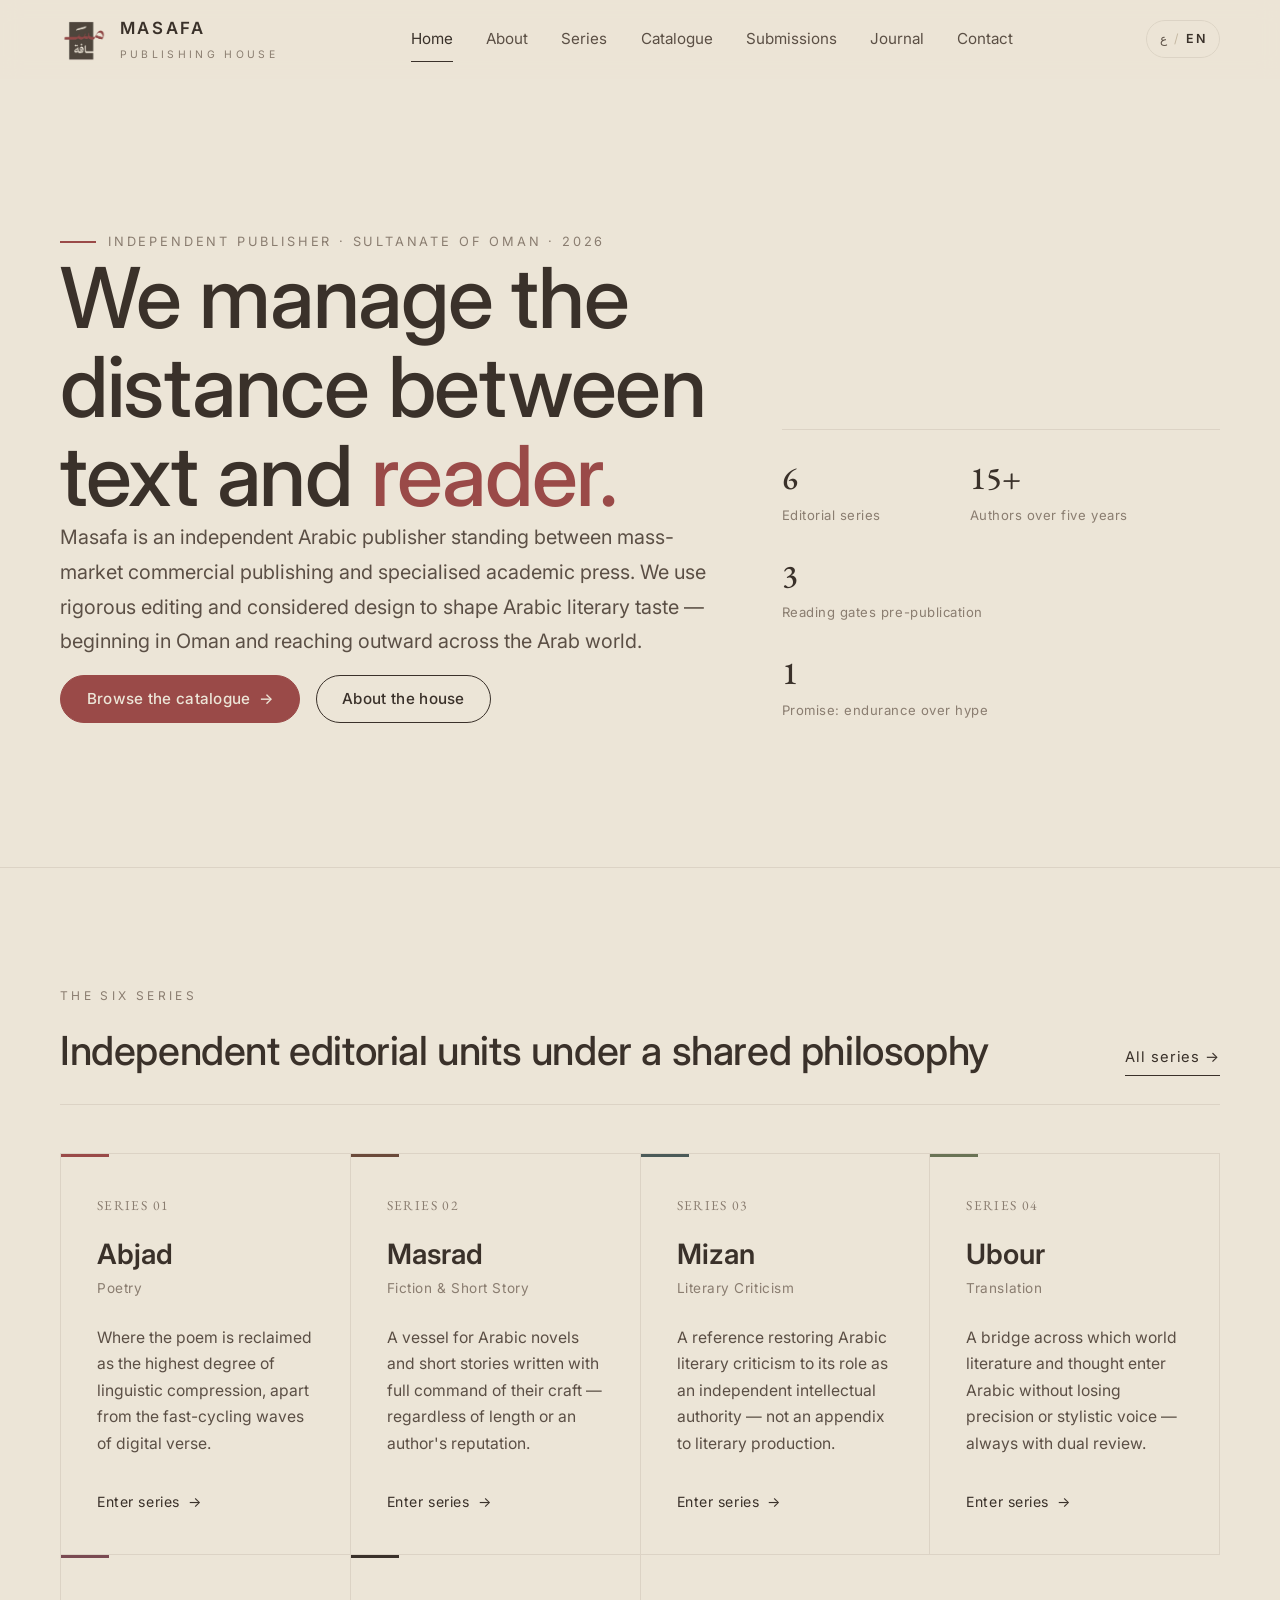
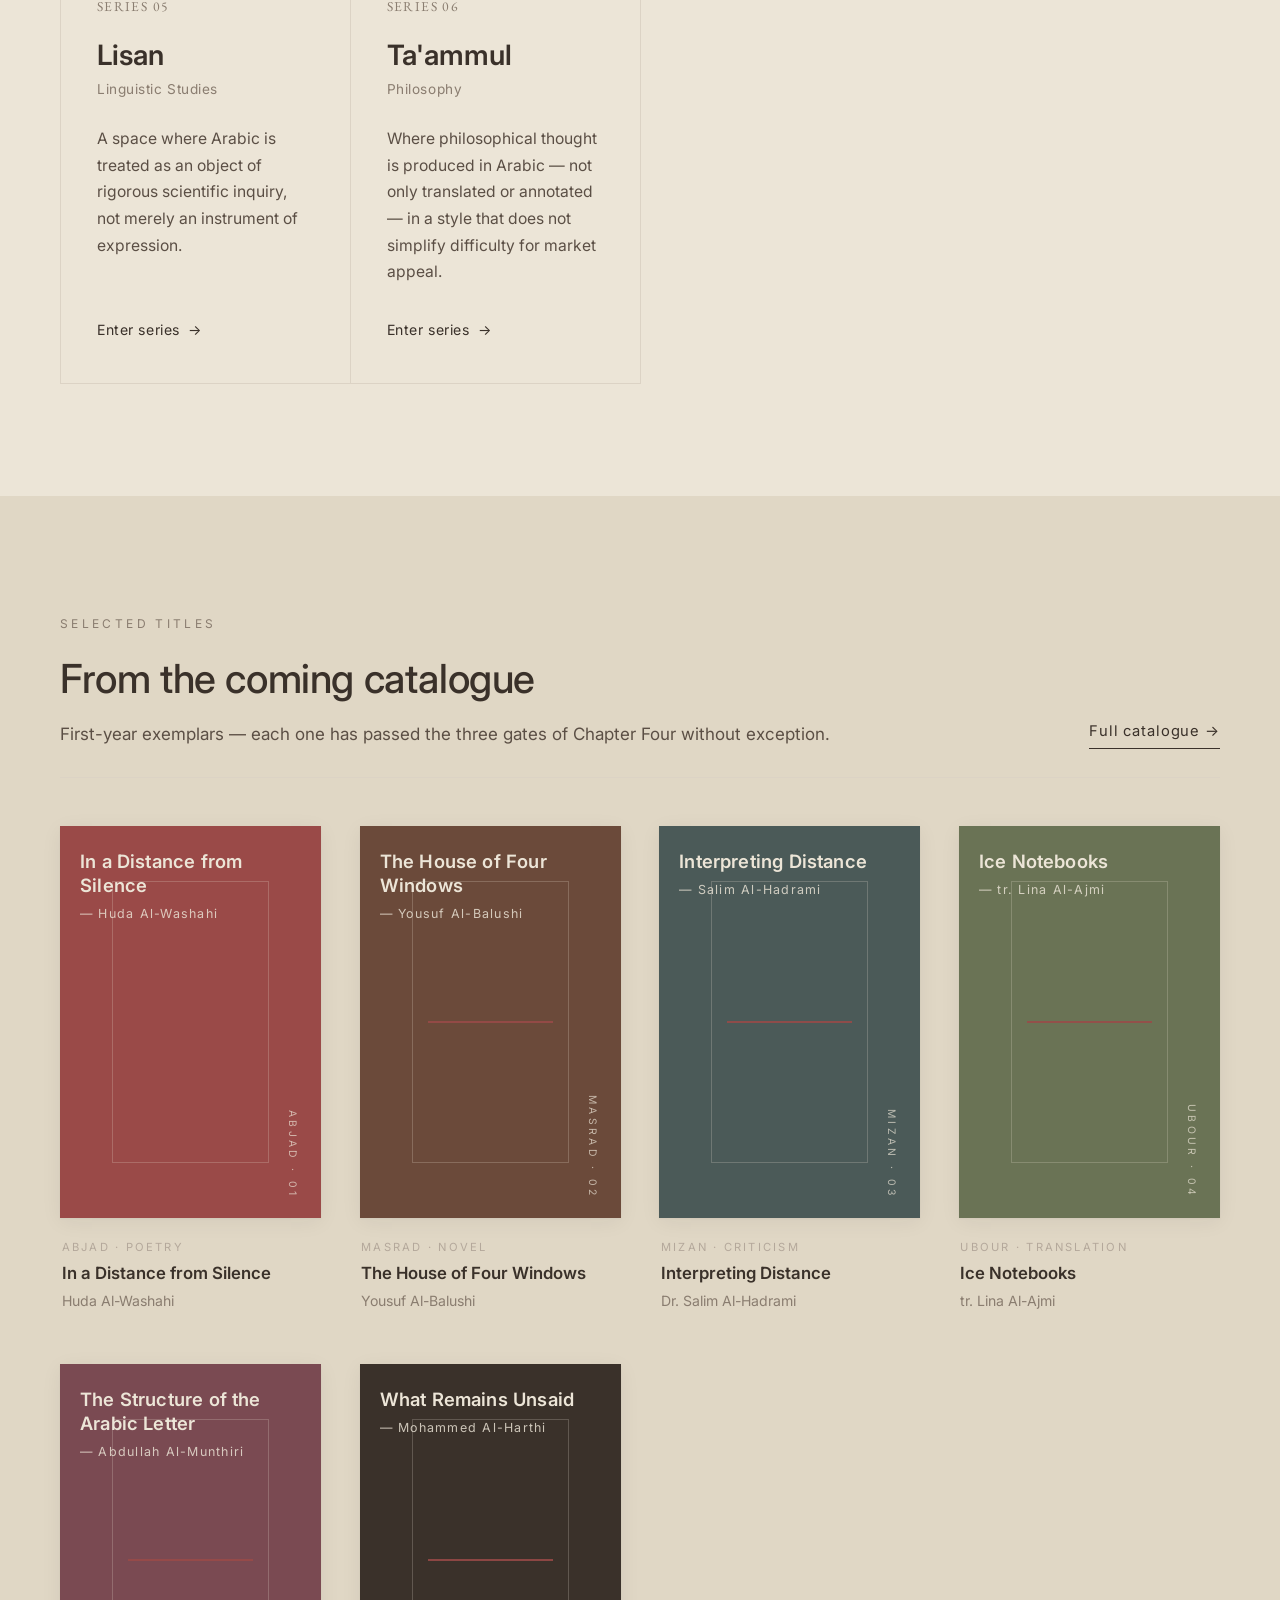
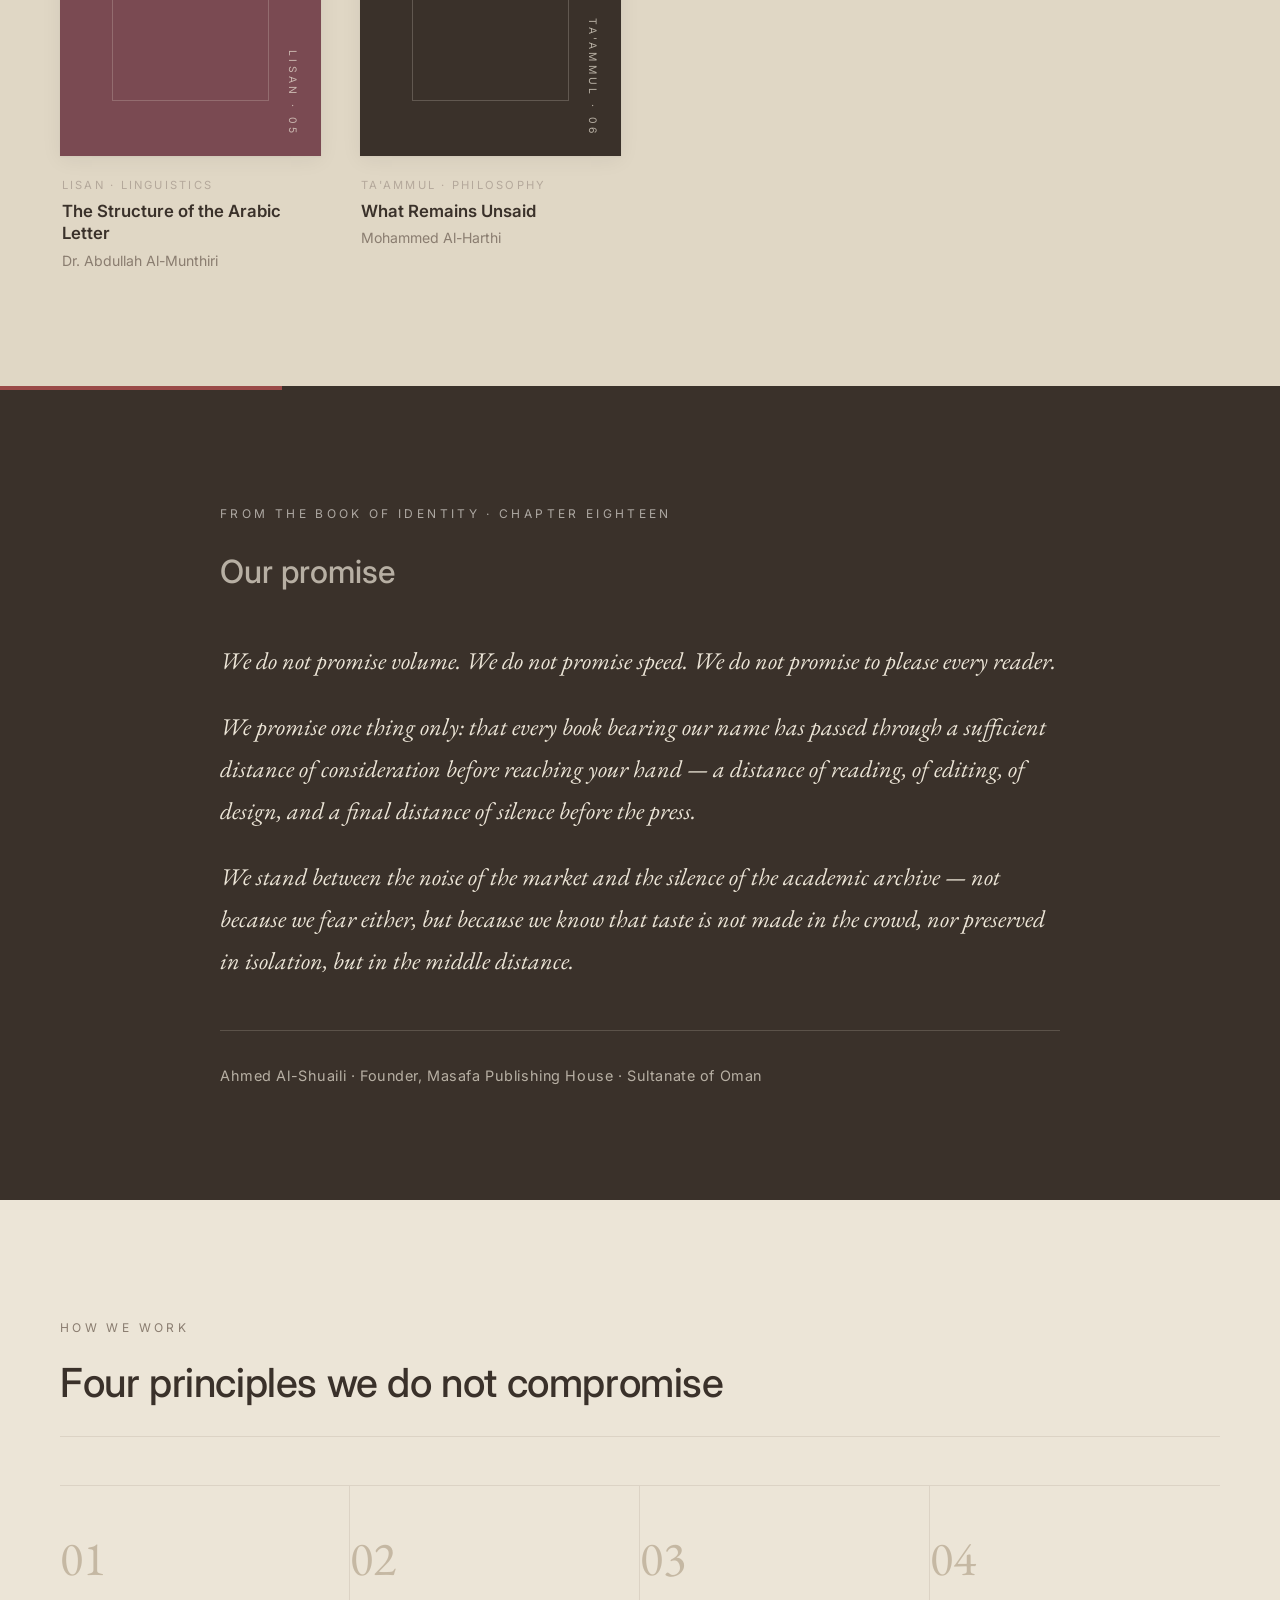
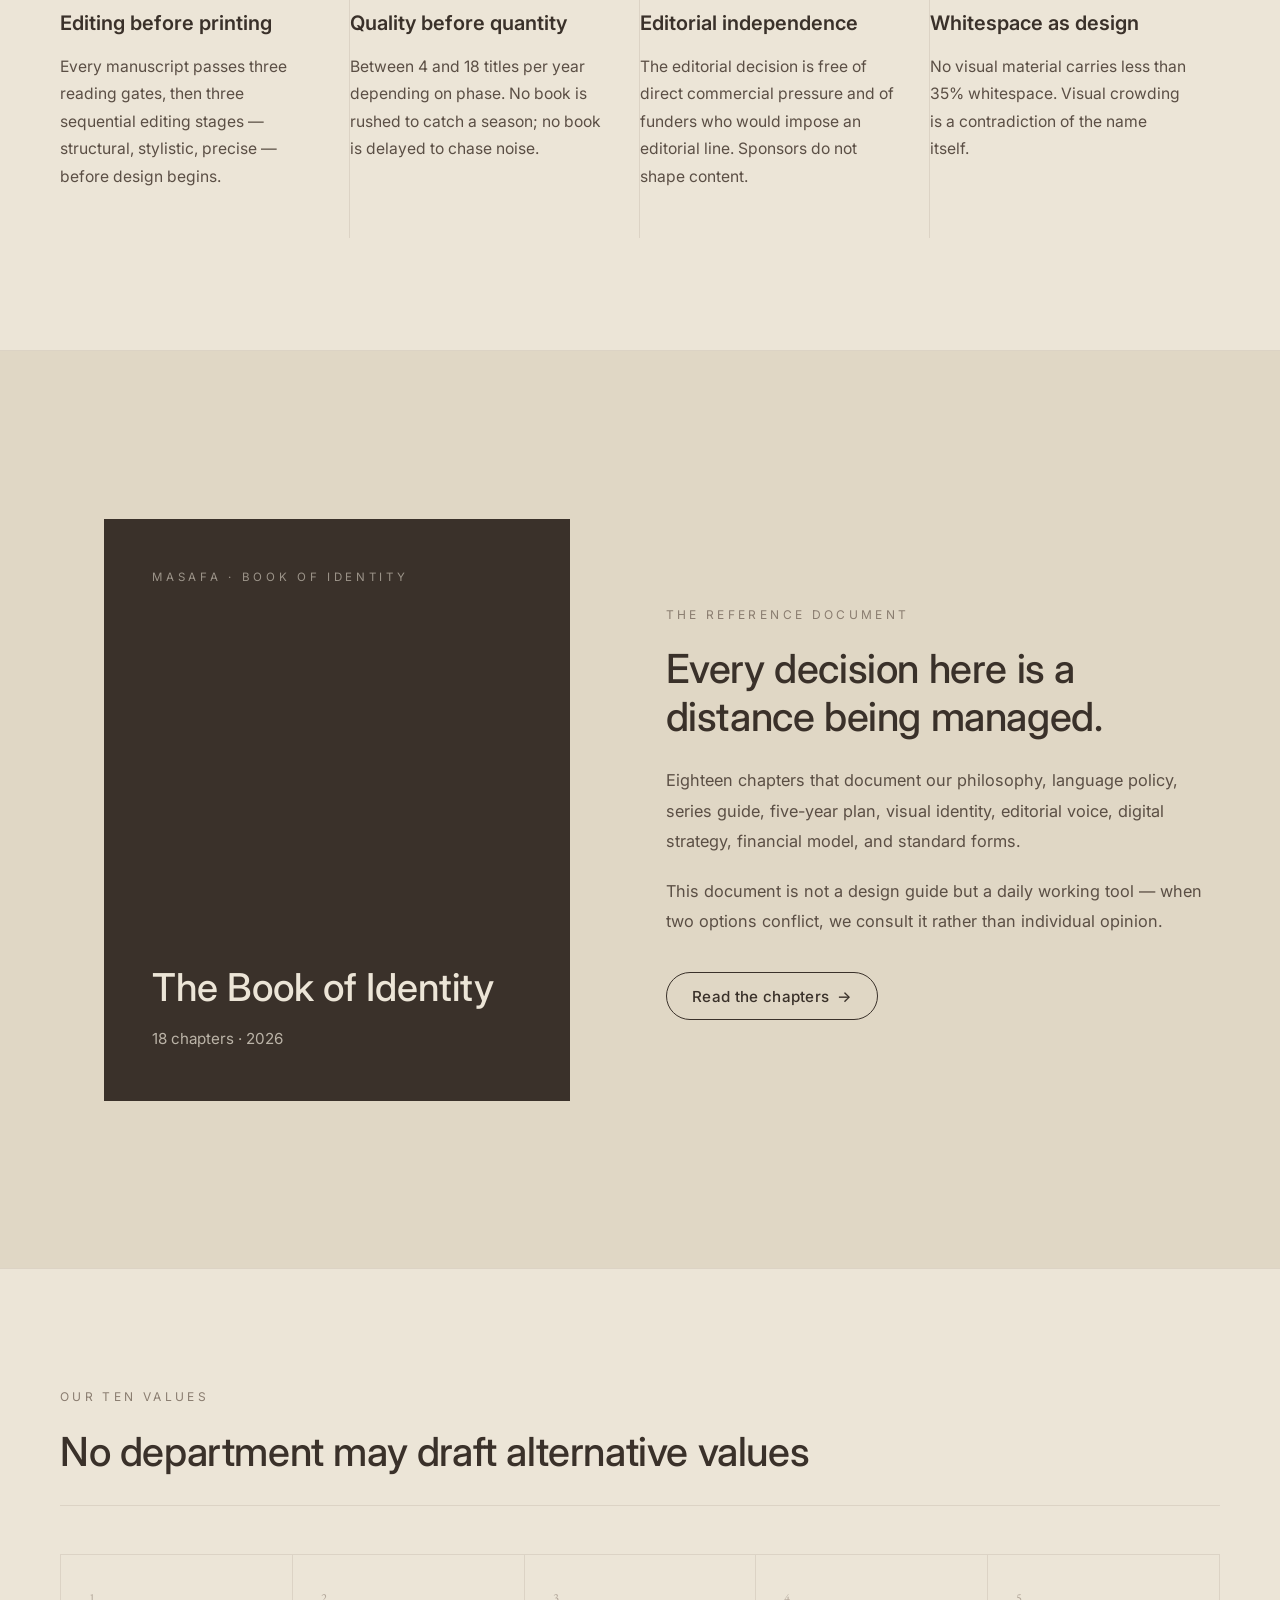
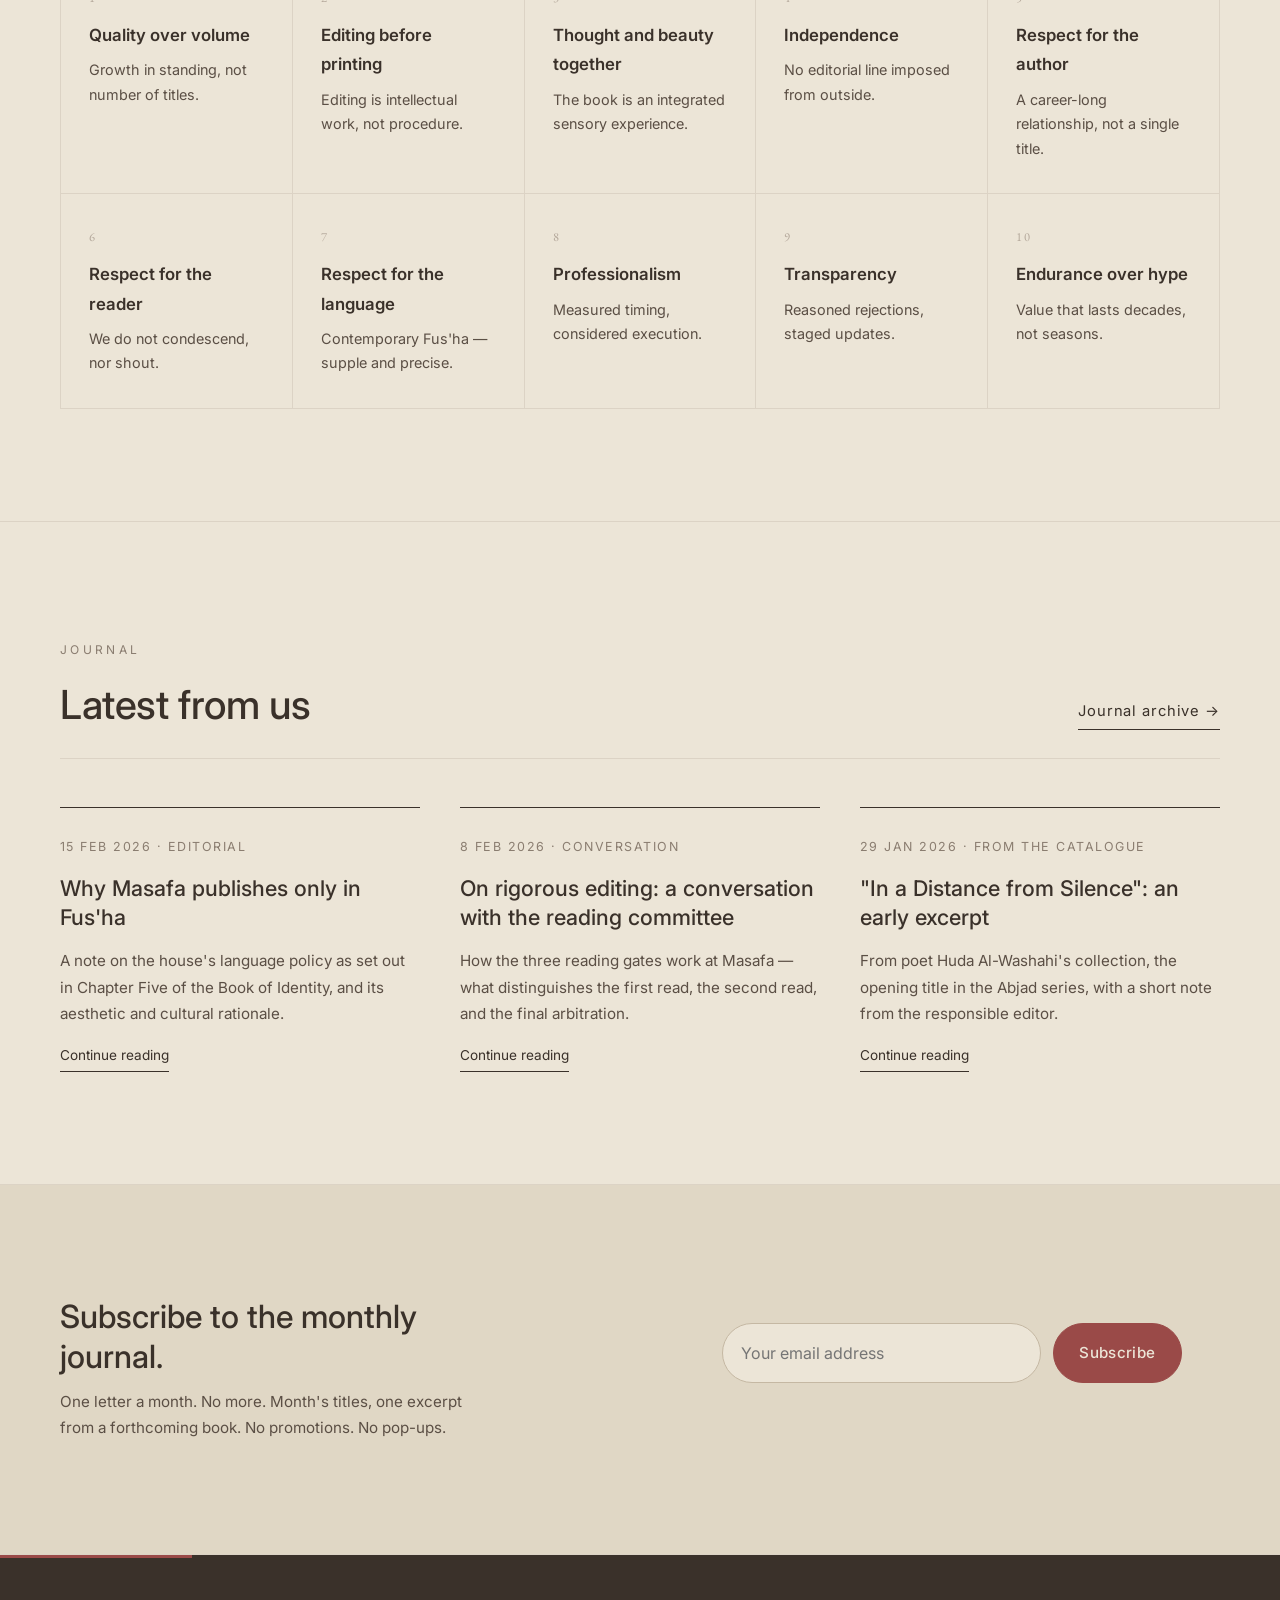
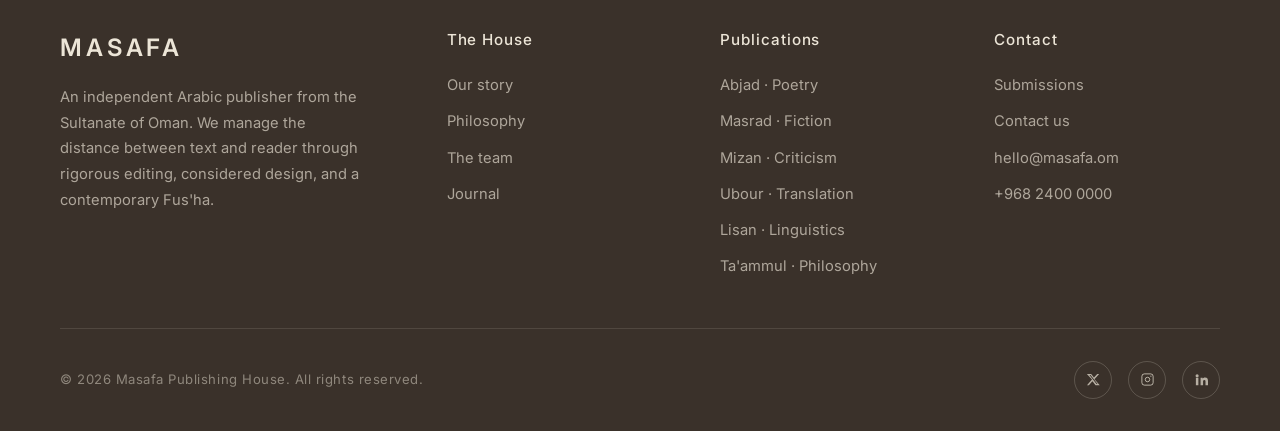
==== commit a3b9d828: "Use transparent-background PNG for the header logo The cream backdrop on the JPG showed up as a subt" ====
--- a/en/index.html
+++ b/en/index.html
@@ -13,7 +13,7 @@
 <header class="site-header">
   <div class="container header-inner">
     <a href="index.html" class="brand" aria-label="Masafa Publishing House">
-      <span class="brand-mark" aria-hidden="true"><img src="../assets/logo-primary.jpg" alt="Masafa"></span>
+      <span class="brand-mark" aria-hidden="true"><img src="../assets/logo-primary.png" alt="Masafa"></span>
       <span>
         <span class="brand-name" style="letter-spacing: .16em;">MASAFA</span>
         <span class="brand-name-en">PUBLISHING HOUSE</span>
--- a/css/main.css
+++ b/css/main.css
@@ -214,9 +214,8 @@
 .brand-mark img {
   height: 100%;
   width: auto;
-  object-fit: cover;
+  object-fit: contain;
   object-position: center;
-  mix-blend-mode: multiply;
 }
 
 .brand-name {
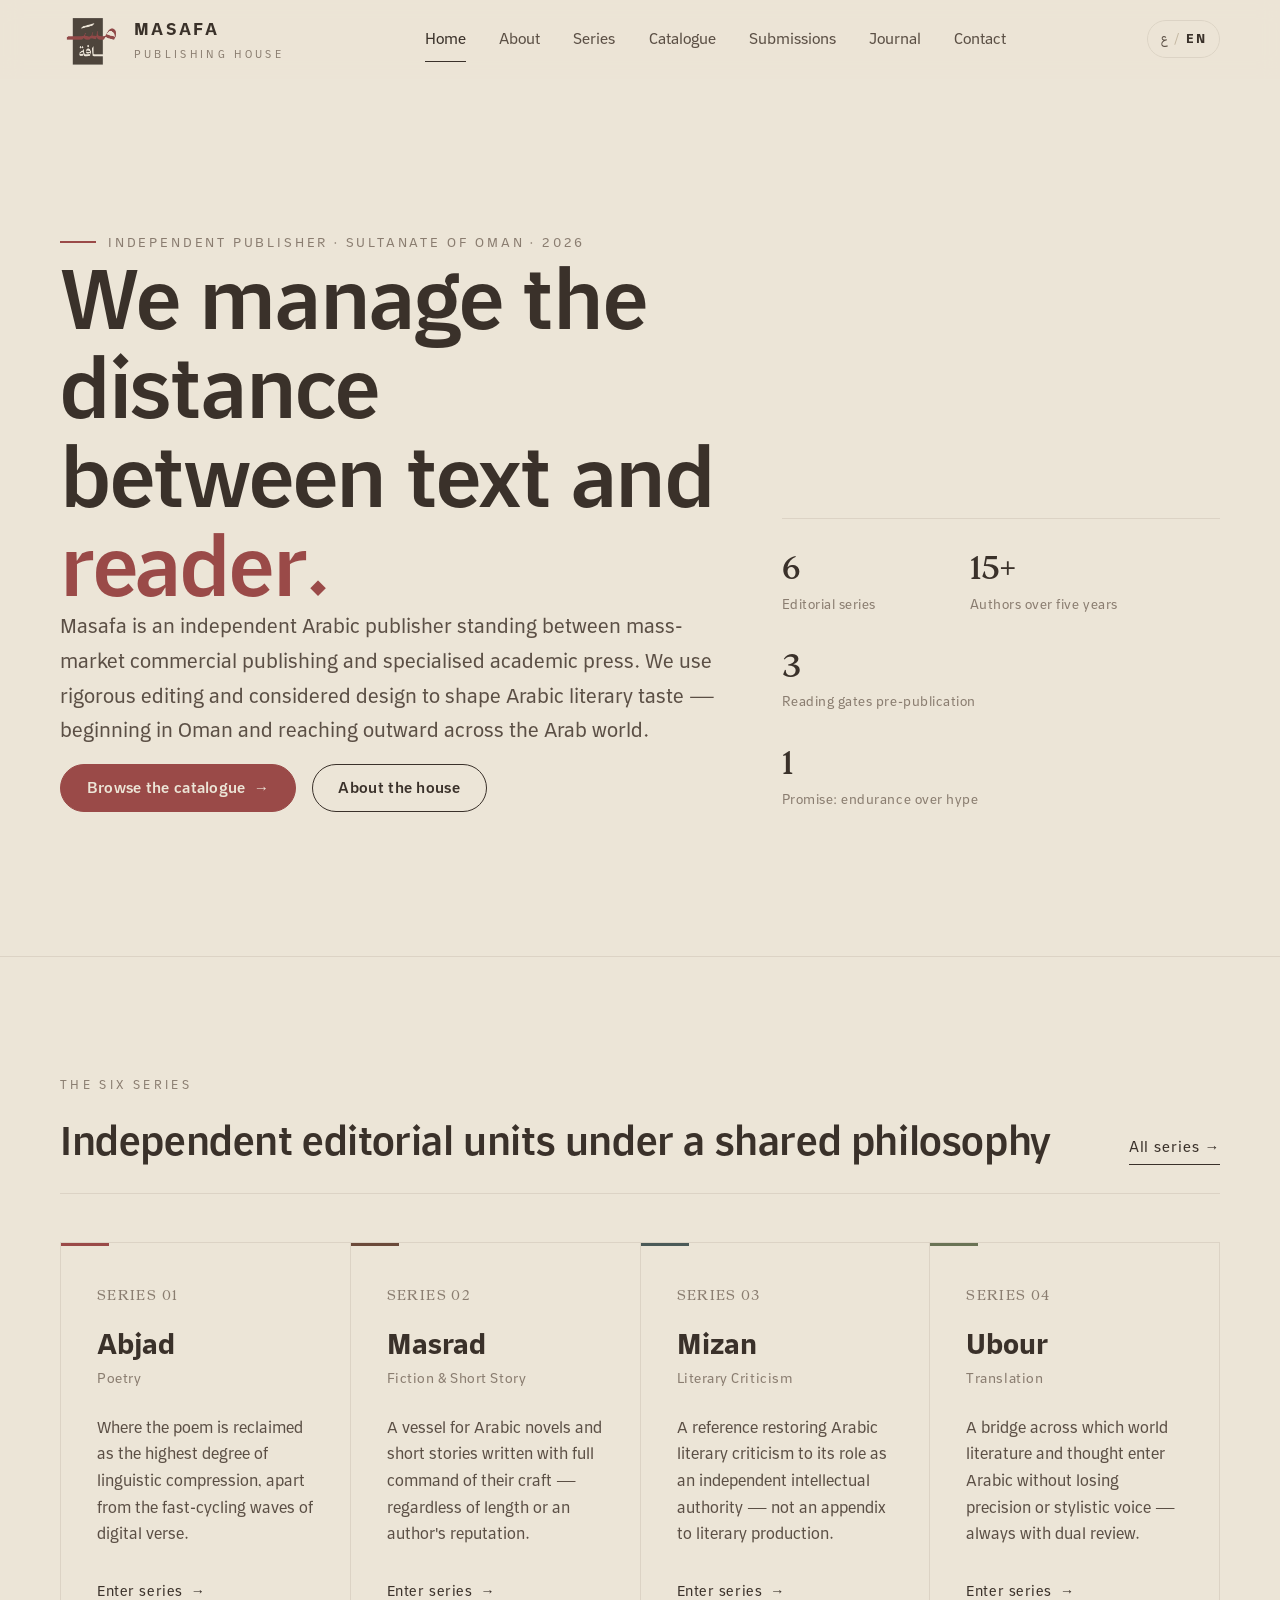
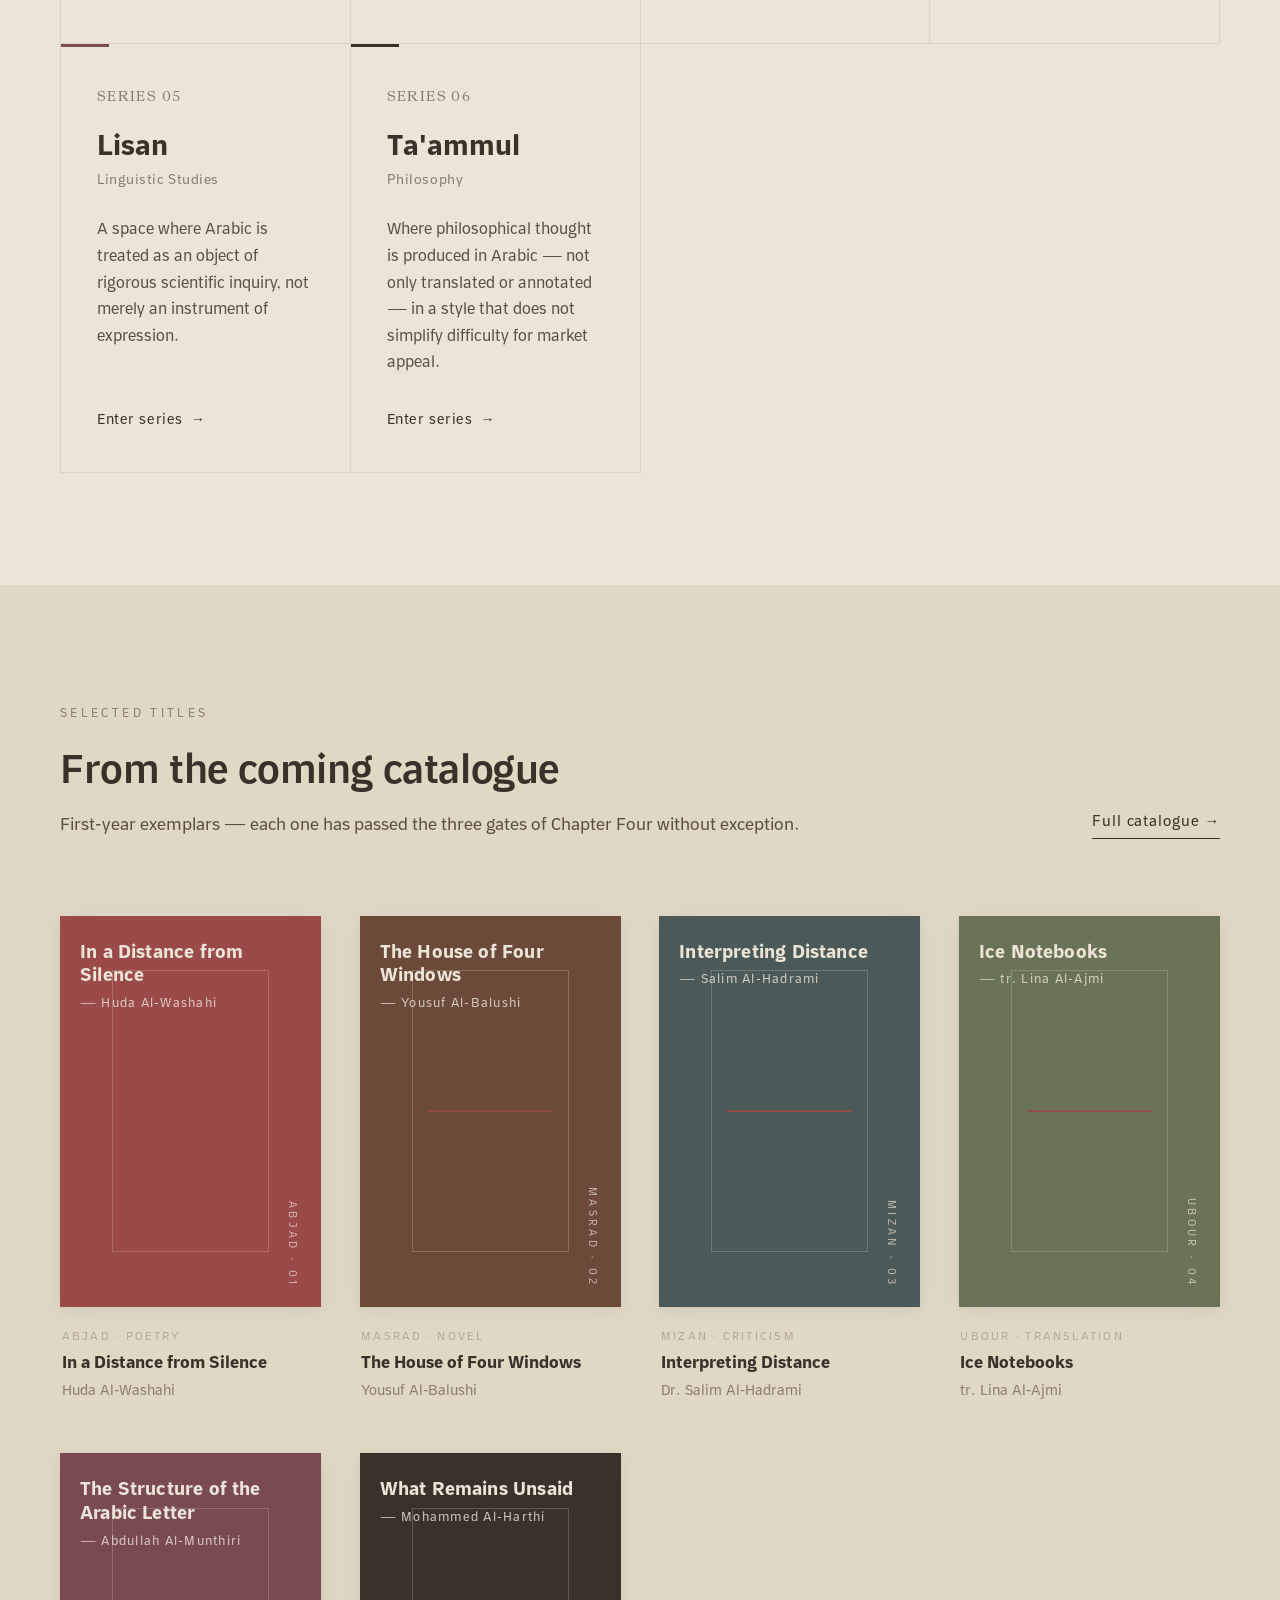
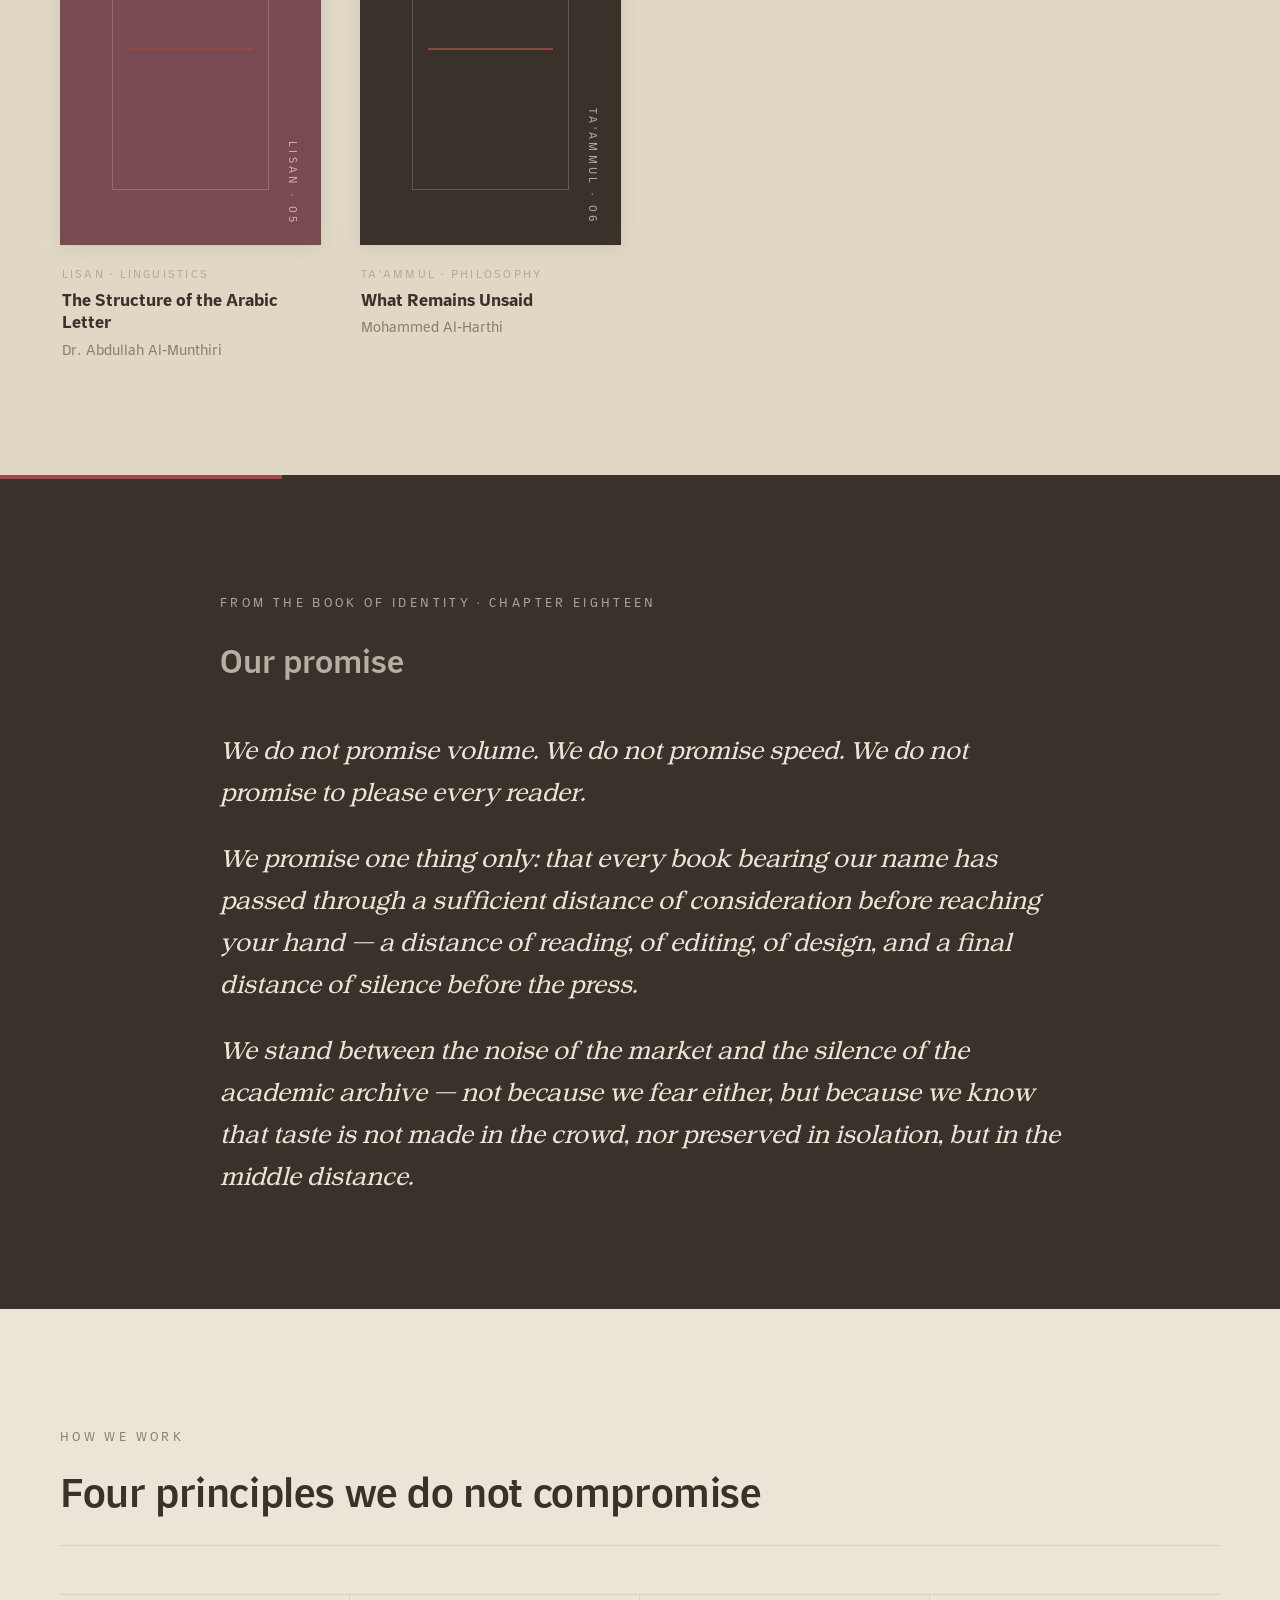
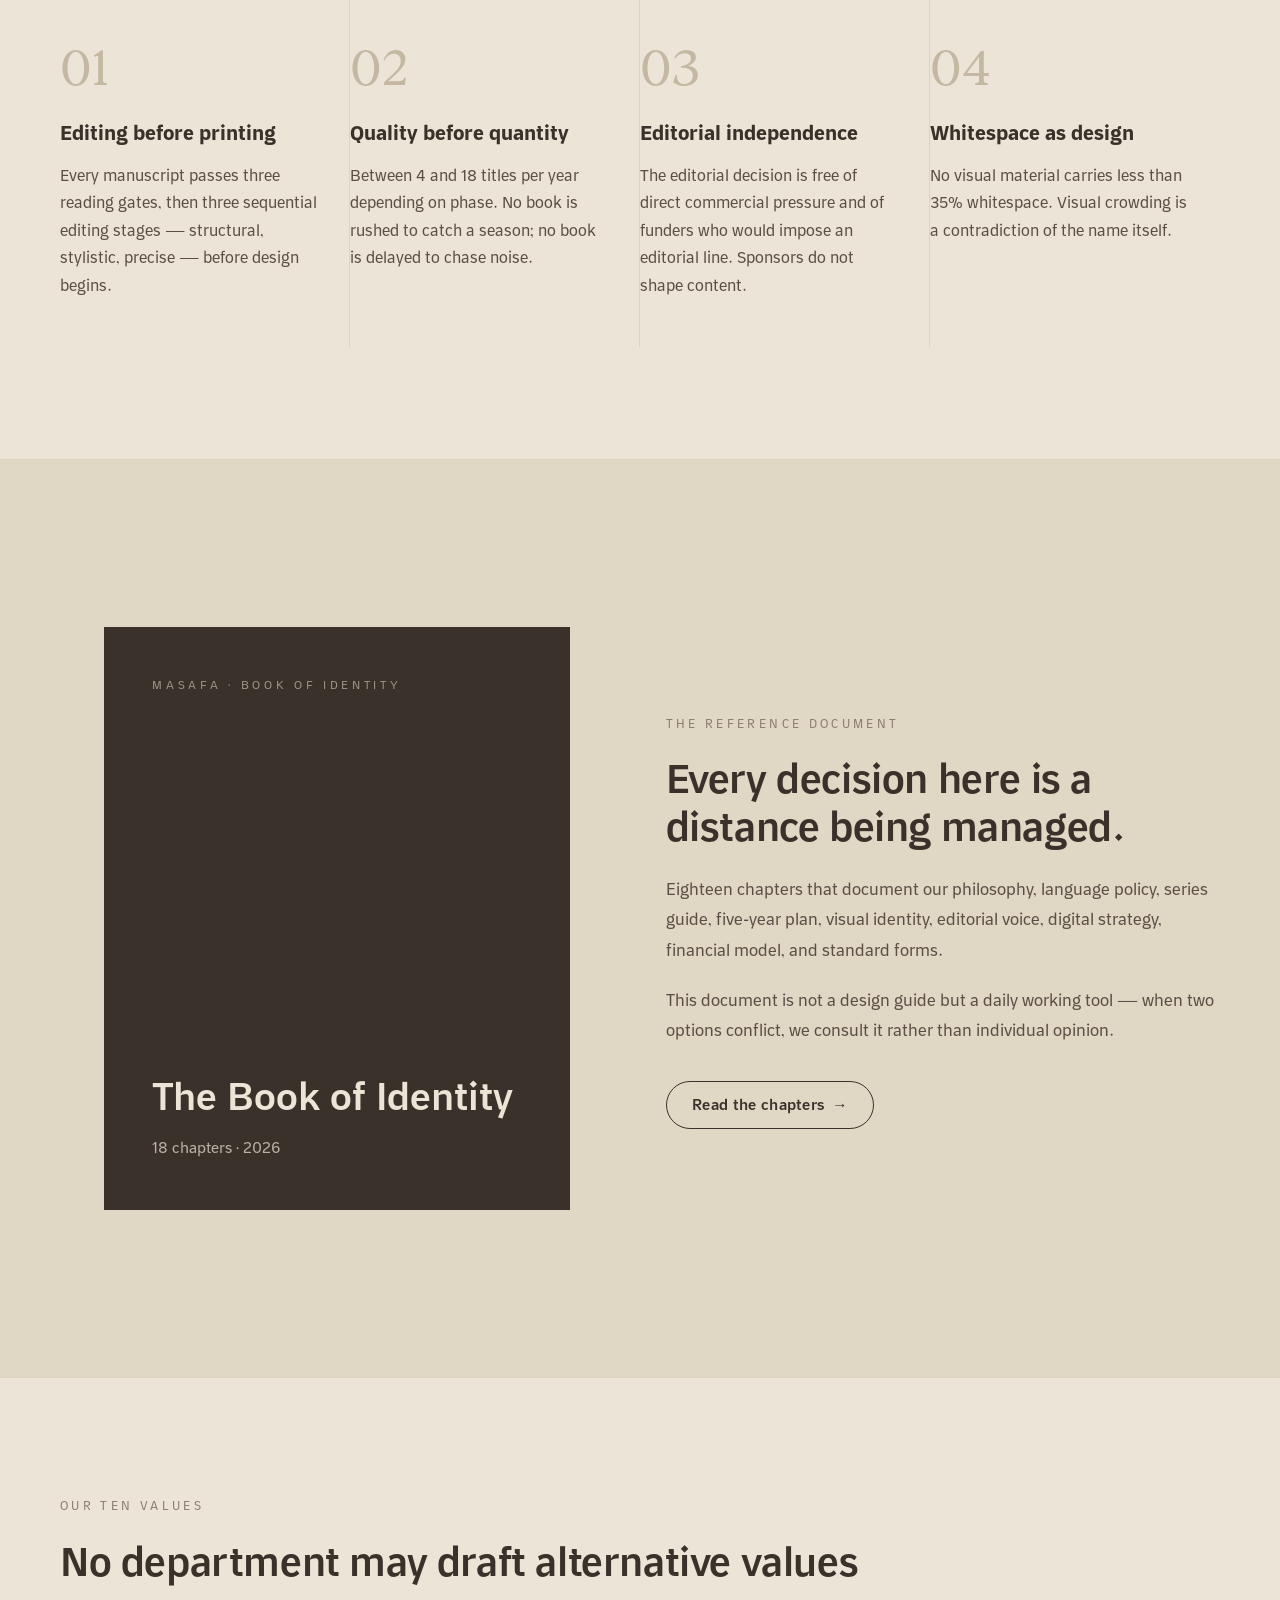
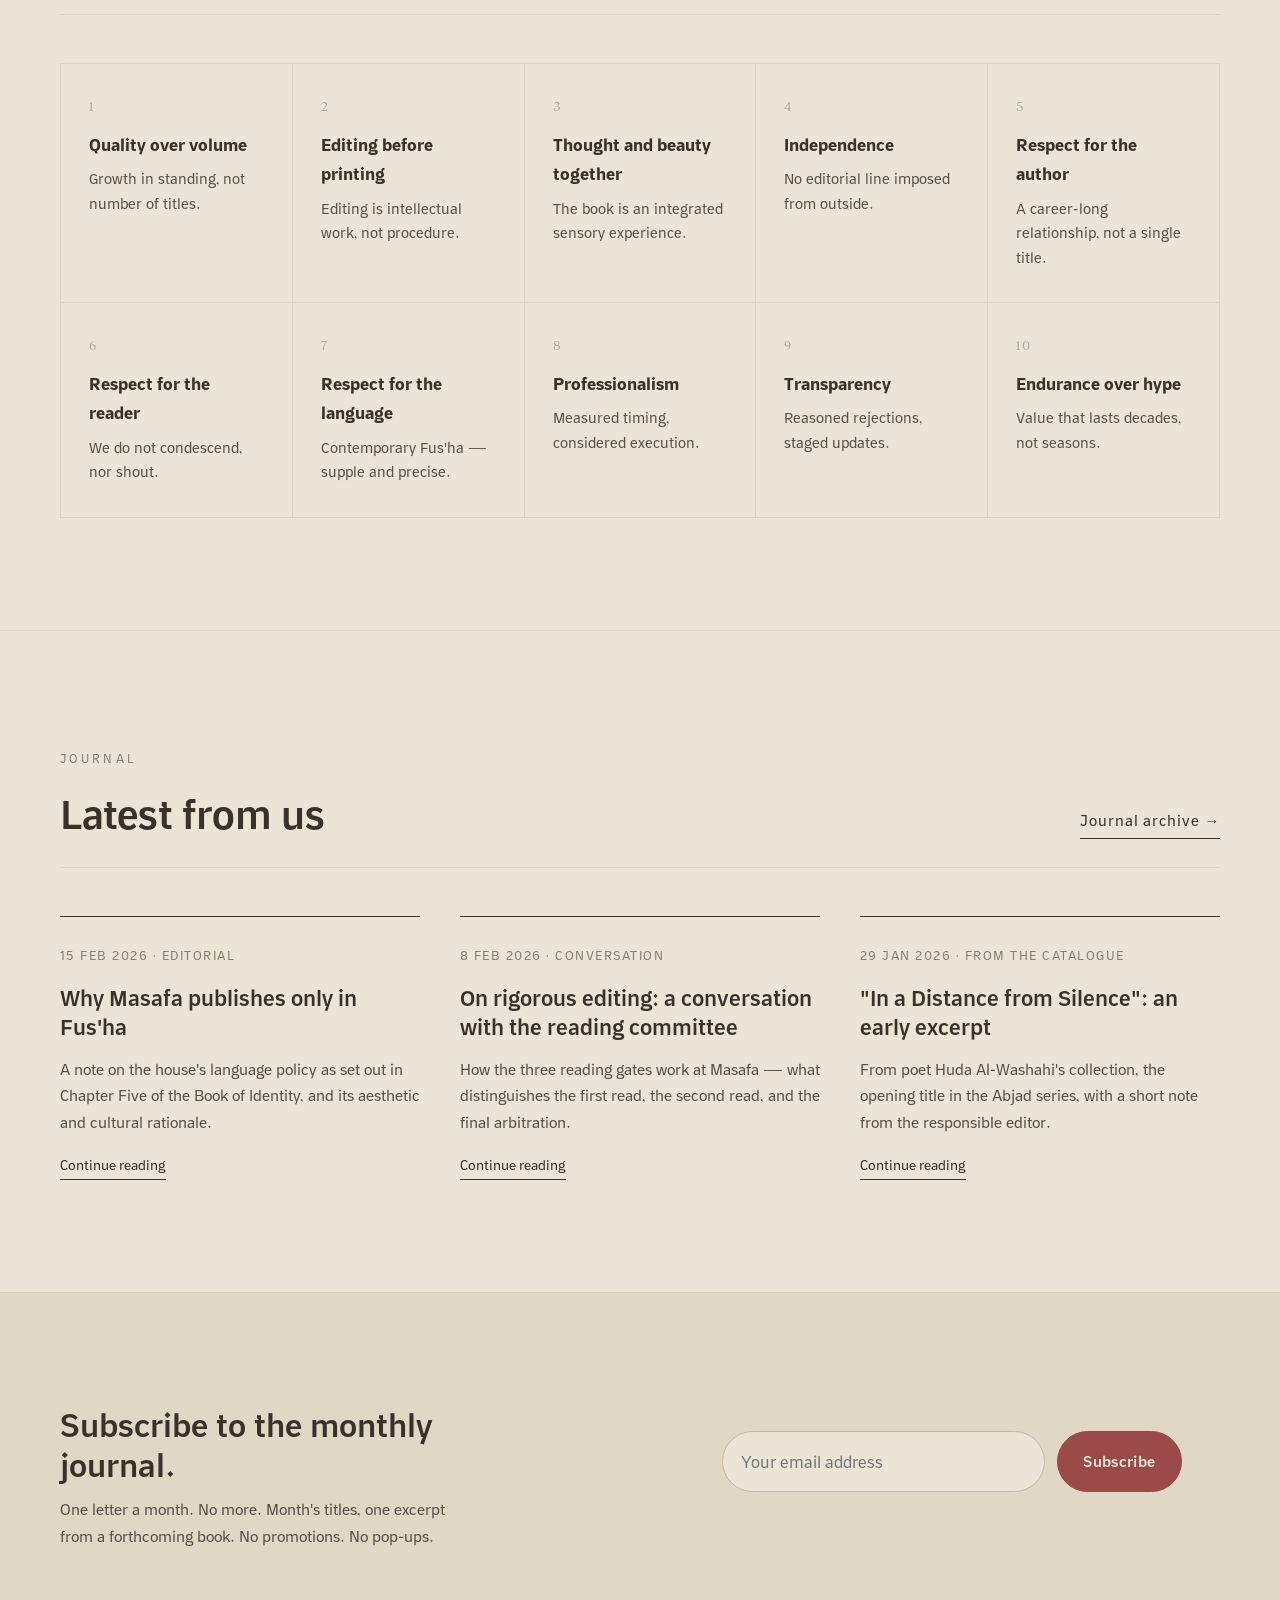
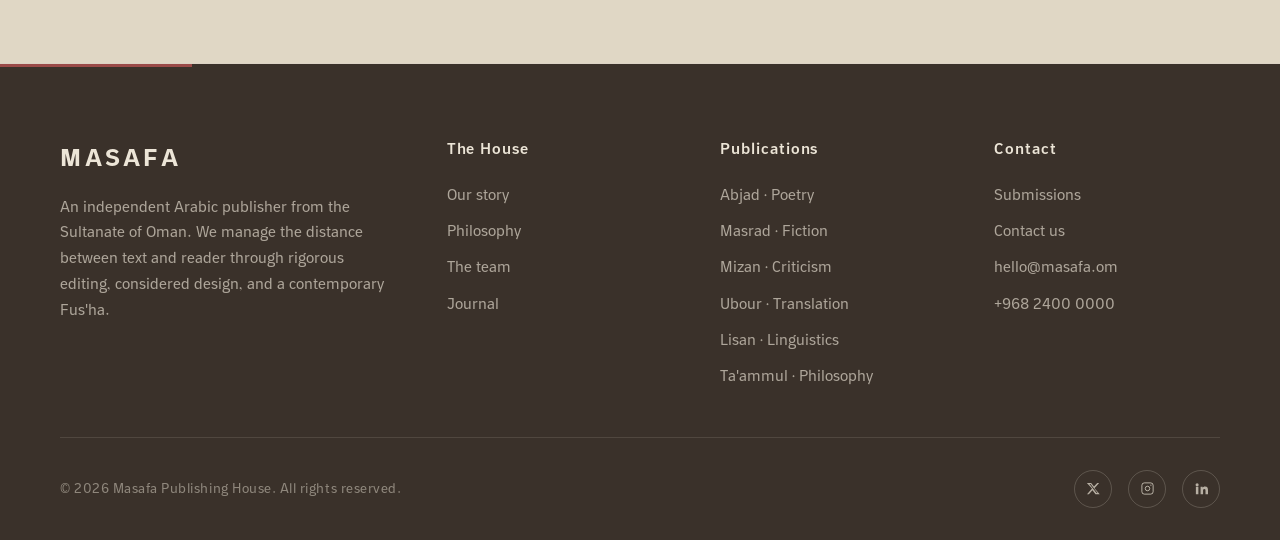
==== commit f08accf5: "Enlarge brand mark and drop the founder signature The brand-mark container was 46×52 while the logo " ====
--- a/en/index.html
+++ b/en/index.html
@@ -169,7 +169,6 @@
       <p>We promise one thing only: that every book bearing our name has passed through a sufficient distance of consideration before reaching your hand — a distance of reading, of editing, of design, and a final distance of silence before the press.</p>
       <p>We stand between the noise of the market and the silence of the academic archive — not because we fear either, but because we know that taste is not made in the crowd, nor preserved in isolation, but in the middle distance.</p>
     </div>
-    <div class="manifesto-sig">Ahmed Al-Shuaili · Founder, Masafa Publishing House · Sultanate of Oman</div>
   </div>
 </section>
 
--- a/css/main.css
+++ b/css/main.css
@@ -5,7 +5,117 @@
    ========================================================================== */
 
 /* --- Fonts ---------------------------------------------------------------- */
-@import url('https://fonts.googleapis.com/css2?family=Amiri:wght@400;700&family=IBM+Plex+Sans+Arabic:wght@300;400;500;600;700&family=EB+Garamond:ital,wght@0,400;0,500;0,600;1,400&family=Inter:wght@300;400;500;600;700&display=swap');
+/* Thmanyah typeface — Arabic + Latin in one family. Licensed for web use;
+   see assets/fonts/thmanyah/LICENSE.pdf. Three families ship: Sans (body/UI),
+   Serif Text (long-form), Serif Display (large display type). */
+
+@font-face {
+  font-family: "Thmanyah Sans";
+  src: url("../assets/fonts/thmanyah/sans/thmanyahsans-Light.woff2") format("woff2");
+  font-weight: 300;
+  font-style: normal;
+  font-display: swap;
+}
+@font-face {
+  font-family: "Thmanyah Sans";
+  src: url("../assets/fonts/thmanyah/sans/thmanyahsans-Regular.woff2") format("woff2");
+  font-weight: 400;
+  font-style: normal;
+  font-display: swap;
+}
+@font-face {
+  font-family: "Thmanyah Sans";
+  src: url("../assets/fonts/thmanyah/sans/thmanyahsans-Medium.woff2") format("woff2");
+  font-weight: 500;
+  font-style: normal;
+  font-display: swap;
+}
+@font-face {
+  font-family: "Thmanyah Sans";
+  src: url("../assets/fonts/thmanyah/sans/thmanyahsans-Bold.woff2") format("woff2");
+  font-weight: 700;
+  font-style: normal;
+  font-display: swap;
+}
+@font-face {
+  font-family: "Thmanyah Sans";
+  src: url("../assets/fonts/thmanyah/sans/thmanyahsans-Black.woff2") format("woff2");
+  font-weight: 900;
+  font-style: normal;
+  font-display: swap;
+}
+
+@font-face {
+  font-family: "Thmanyah Serif Text";
+  src: url("../assets/fonts/thmanyah/seriftext/thmanyahseriftext-Light.woff2") format("woff2");
+  font-weight: 300;
+  font-style: normal;
+  font-display: swap;
+}
+@font-face {
+  font-family: "Thmanyah Serif Text";
+  src: url("../assets/fonts/thmanyah/seriftext/thmanyahseriftext-Regular.woff2") format("woff2");
+  font-weight: 400;
+  font-style: normal;
+  font-display: swap;
+}
+@font-face {
+  font-family: "Thmanyah Serif Text";
+  src: url("../assets/fonts/thmanyah/seriftext/thmanyahseriftext-Medium.woff2") format("woff2");
+  font-weight: 500;
+  font-style: normal;
+  font-display: swap;
+}
+@font-face {
+  font-family: "Thmanyah Serif Text";
+  src: url("../assets/fonts/thmanyah/seriftext/thmanyahseriftext-Bold.woff2") format("woff2");
+  font-weight: 700;
+  font-style: normal;
+  font-display: swap;
+}
+@font-face {
+  font-family: "Thmanyah Serif Text";
+  src: url("../assets/fonts/thmanyah/seriftext/thmanyahseriftext-Black.woff2") format("woff2");
+  font-weight: 900;
+  font-style: normal;
+  font-display: swap;
+}
+
+@font-face {
+  font-family: "Thmanyah Serif Display";
+  src: url("../assets/fonts/thmanyah/serifdisplay/thmanyahserifdisplay-Light.woff2") format("woff2");
+  font-weight: 300;
+  font-style: normal;
+  font-display: swap;
+}
+@font-face {
+  font-family: "Thmanyah Serif Display";
+  src: url("../assets/fonts/thmanyah/serifdisplay/thmanyahserifdisplay-Regular.woff2") format("woff2");
+  font-weight: 400;
+  font-style: normal;
+  font-display: swap;
+}
+@font-face {
+  font-family: "Thmanyah Serif Display";
+  src: url("../assets/fonts/thmanyah/serifdisplay/thmanyahserifdisplay-Medium.woff2") format("woff2");
+  font-weight: 500;
+  font-style: normal;
+  font-display: swap;
+}
+@font-face {
+  font-family: "Thmanyah Serif Display";
+  src: url("../assets/fonts/thmanyah/serifdisplay/thmanyahserifdisplay-Bold.woff2") format("woff2");
+  font-weight: 700;
+  font-style: normal;
+  font-display: swap;
+}
+@font-face {
+  font-family: "Thmanyah Serif Display";
+  src: url("../assets/fonts/thmanyah/serifdisplay/thmanyahserifdisplay-Black.woff2") format("woff2");
+  font-weight: 900;
+  font-style: normal;
+  font-display: swap;
+}
 
 /* --- Reset ---------------------------------------------------------------- */
 *,
@@ -77,10 +187,15 @@
   --lisan: #7a4a52;    /* rose-brown — linguistics */
   --taammul: #3a312a;  /* deep brown — philosophy */
 
-  --font-arabic: "IBM Plex Sans Arabic", "SF Arabic", "Geeza Pro", "Al Bayan", sans-serif;
-  --font-arabic-serif: "Amiri", "SF Arabic", "Geeza Pro", serif;
-  --font-latin: "Inter", "Helvetica Neue", Arial, sans-serif;
-  --font-latin-serif: "EB Garamond", Georgia, serif;
+  /* Thmanyah covers Arabic + Latin in one family, so the AR and EN stacks
+     resolve to the same faces; keeping the split preserves the fallback
+     chain per script if the webfont ever fails to load. */
+  --font-arabic: "Thmanyah Sans", "SF Arabic", "Geeza Pro", "Al Bayan", sans-serif;
+  --font-arabic-serif: "Thmanyah Serif Text", "SF Arabic", "Geeza Pro", serif;
+  --font-arabic-display: "Thmanyah Serif Display", "Thmanyah Serif Text", "SF Arabic", "Geeza Pro", serif;
+  --font-latin: "Thmanyah Sans", "Helvetica Neue", Arial, sans-serif;
+  --font-latin-serif: "Thmanyah Serif Text", Georgia, serif;
+  --font-latin-display: "Thmanyah Serif Display", "Thmanyah Serif Text", Georgia, serif;
 
   --font-body: var(--font-arabic);
   --font-display: var(--font-arabic);
@@ -206,14 +321,15 @@
   display: inline-flex;
   align-items: center;
   justify-content: center;
-  height: 52px;
-  width: 46px;
-  overflow: hidden;
+  /* Match the PNG's near-square natural aspect (410×430) so the mark isn't
+     clipped by the previously-narrower container. */
+  height: 60px;
+  width: 60px;
 }
 
 .brand-mark img {
   height: 100%;
-  width: auto;
+  width: 100%;
   object-fit: contain;
   object-position: center;
 }
@@ -793,15 +909,6 @@
 
 .manifesto-body p:last-child {
   margin-bottom: 0;
-}
-
-.manifesto-sig {
-  margin-top: 3rem;
-  padding-top: 2rem;
-  border-top: 1px solid rgba(236, 229, 215, .18);
-  color: rgba(236, 229, 215, .7);
-  font-size: .9rem;
-  letter-spacing: .04em;
 }
 
 /* --- Philosophy / Pillars ------------------------------------------------- */
@@ -1461,11 +1568,37 @@
   .primary-nav a::after { display: none; }
   .nav-toggle { display: inline-flex; align-items: center; justify-content: center; }
   .header-inner {
-    grid-template-columns: auto 1fr auto;
+    display: flex;
+    align-items: center;
+    justify-content: space-between;
+    position: relative;
+    min-height: 64px;
+    gap: 1rem;
+    padding-block: .5rem;
+  }
+  /* Force physical order on mobile: brand on left, nav-toggle on right,
+     regardless of writing direction. */
+  html[dir="rtl"] .header-inner { flex-direction: row-reverse; }
+  html[dir="rtl"] .header-utils { flex-direction: row-reverse; }
+  .site-header {
     position: relative;
   }
-  .site-header {
-    position: relative;
+  .brand { gap: .6rem; }
+  .brand-mark {
+    height: 52px;
+    width: 52px;
+  }
+  .brand-name {
+    font-size: 1.1rem;
+    letter-spacing: .08em;
+    line-height: 1;
+  }
+  .brand-name-en {
+    display: none;
+  }
+  .lang-toggle {
+    padding: .35rem .6rem;
+    font-size: .72rem;
   }
   .feature-split-media,
   .feature-split-body {
@@ -1490,6 +1623,9 @@
 @media (max-width: 560px) {
   .footer-grid { grid-template-columns: 1fr; }
   .hero-meta { gap: 1.5rem 2rem; }
+  .header-inner { min-height: 60px; }
+  .brand-mark { height: 48px; width: 48px; }
+  .brand-name { font-size: 1rem; }
   .hero-meta-item .num { font-size: 1.6rem; }
   .book-grid { grid-template-columns: repeat(2, 1fr); gap: 2rem 1.25rem; }
   .book-cover-inner { padding: 1rem .85rem; }
